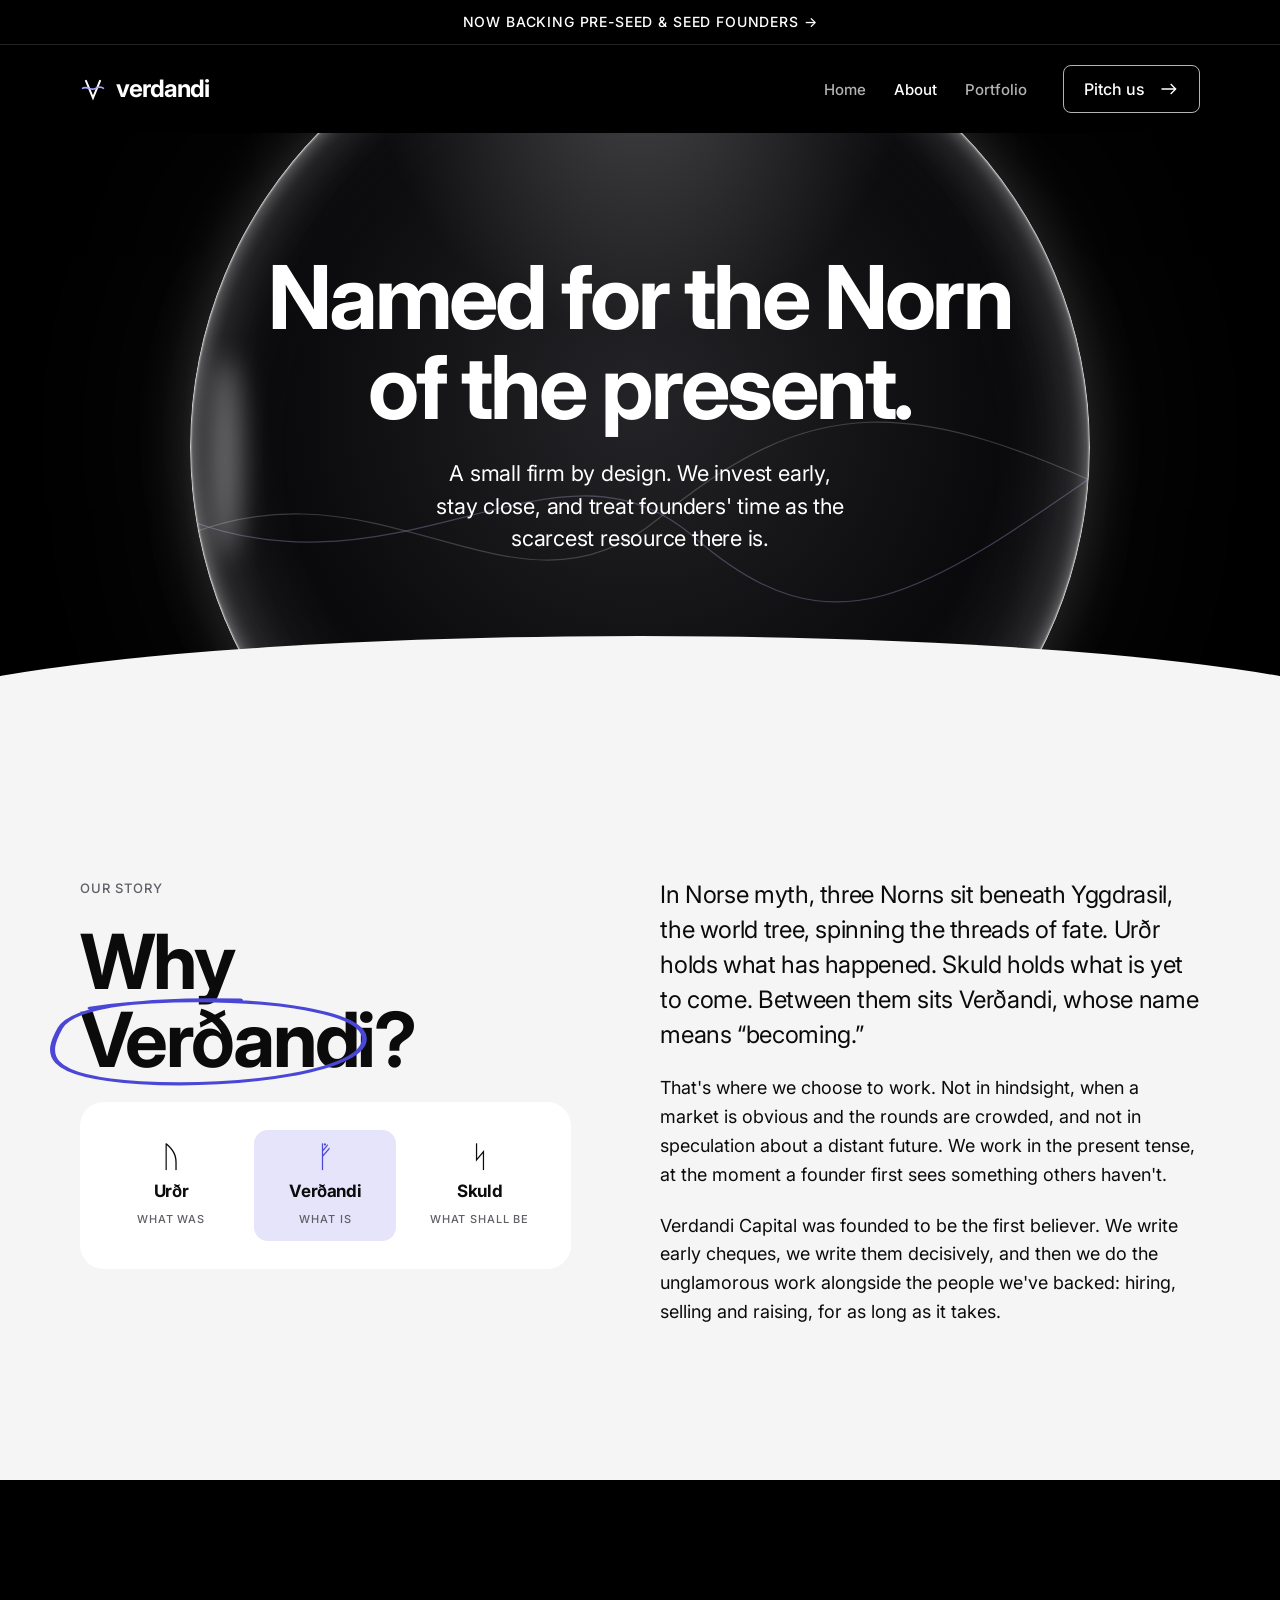
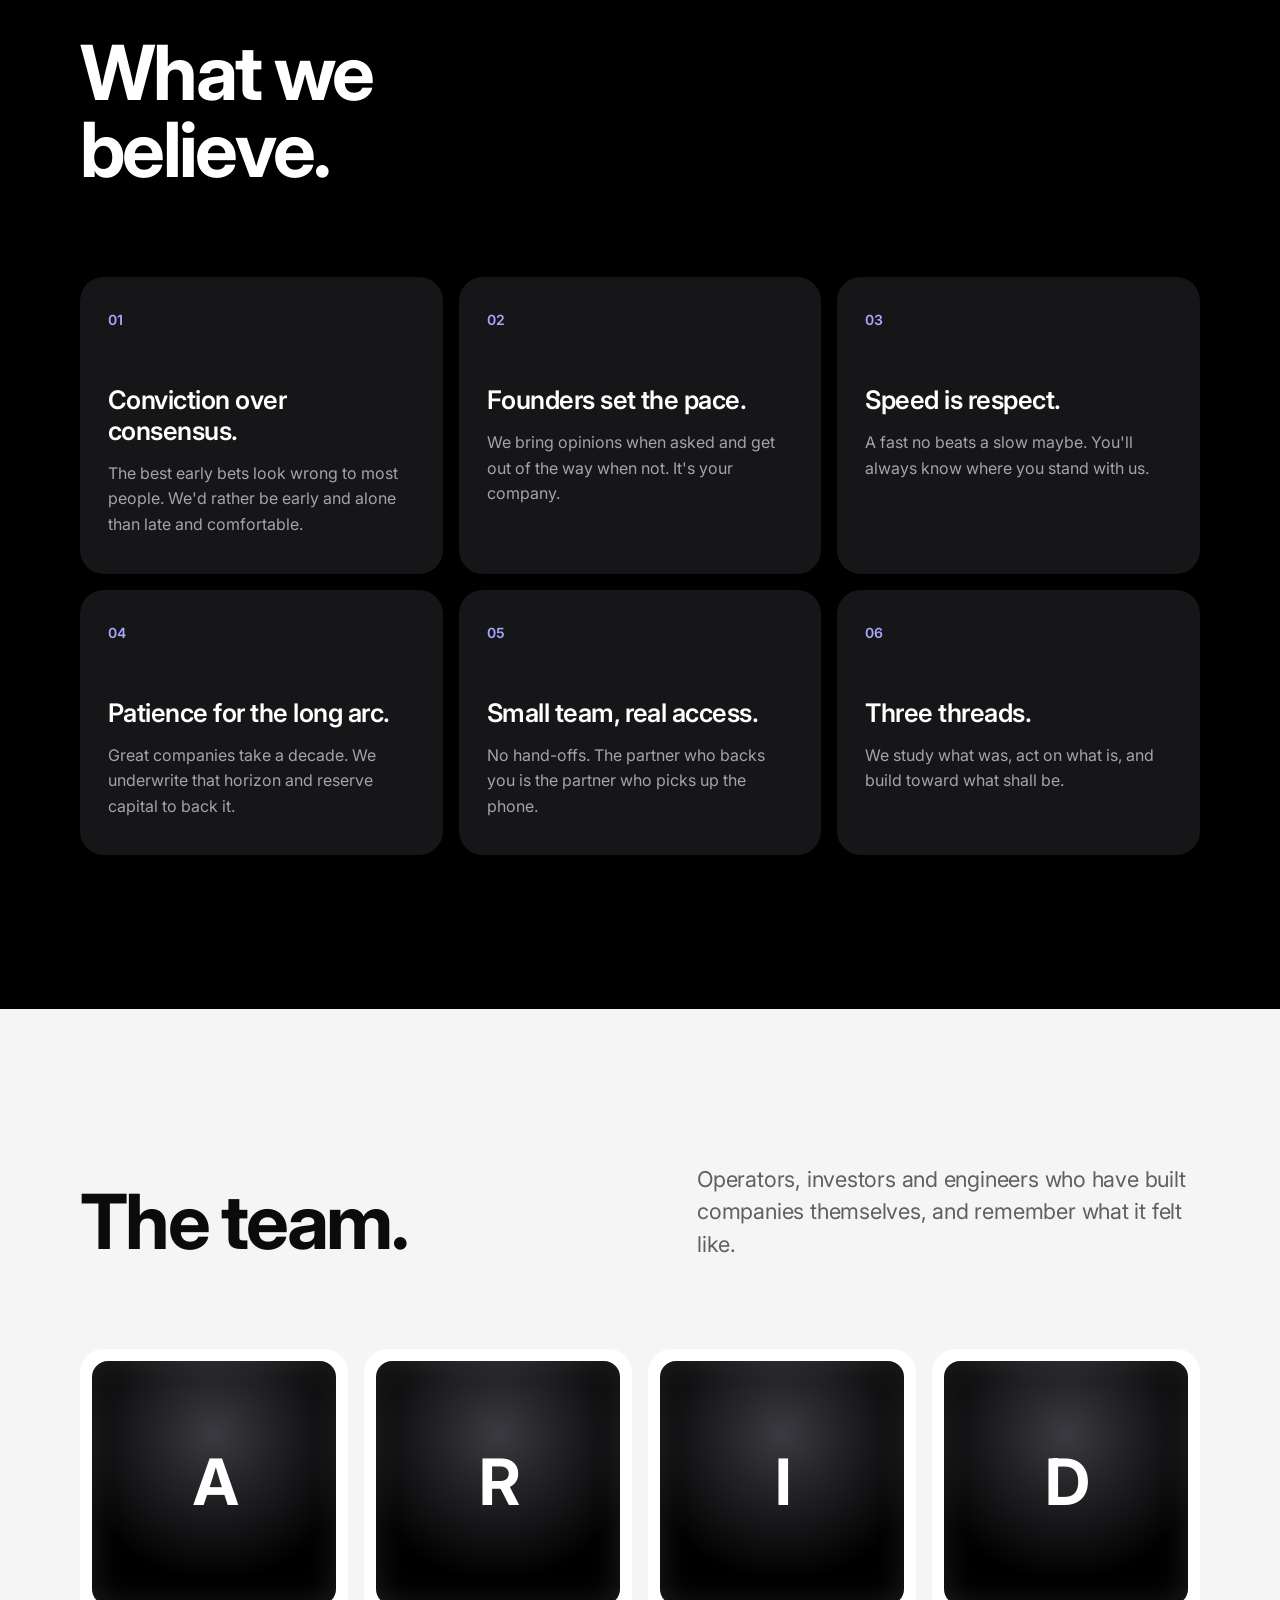
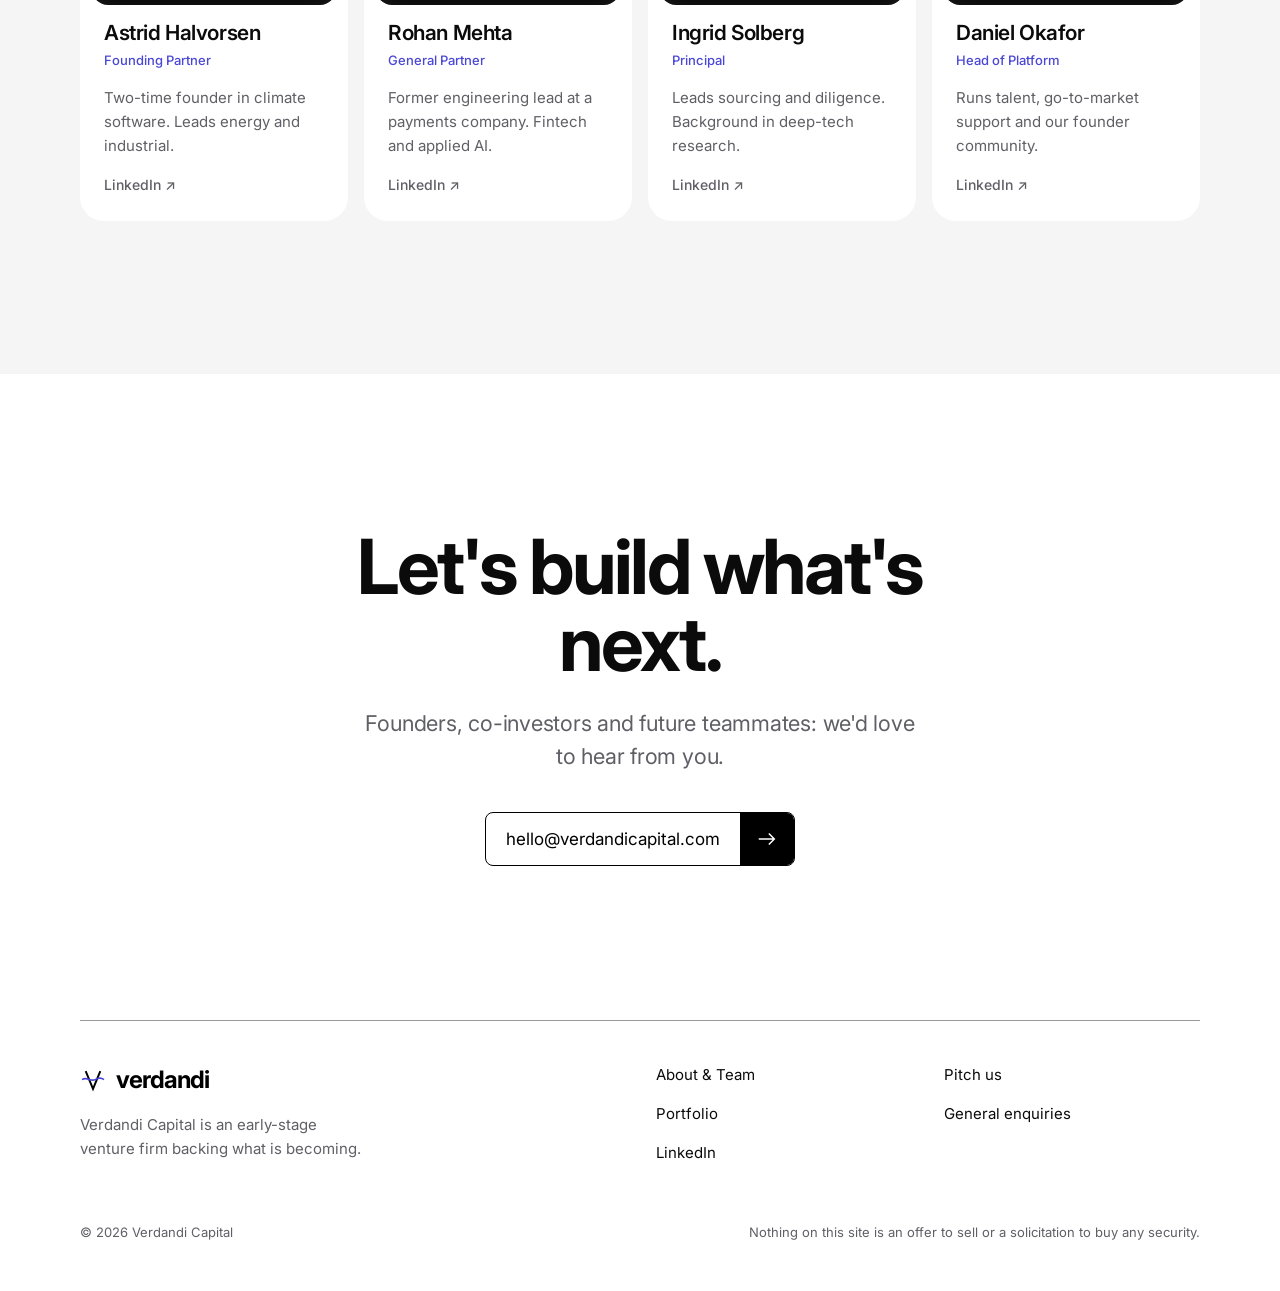
==== about.html @ 4630e3b5 "Add Verdandi Capital website Static three-page site (Home, About & Team, Portfolio) in plain HTML/CS" ====
<!doctype html>
<html lang="en" class="no-js">
<head>
  <meta charset="utf-8">
  <meta name="viewport" content="width=device-width, initial-scale=1">
  <title>About &amp; Team — Verdandi Capital</title>
  <meta name="description" content="The story behind Verdandi Capital, the principles we invest by, and the people who'll work with you.">
  <meta name="theme-color" content="#000000">
  <link rel="icon" href="assets/img/favicon.svg" type="image/svg+xml">
  <link rel="preconnect" href="https://fonts.googleapis.com">
  <link rel="preconnect" href="https://fonts.gstatic.com" crossorigin>
  <link href="https://fonts.googleapis.com/css2?family=Inter:wght@400;500;600;700&display=swap" rel="stylesheet">
  <link rel="stylesheet" href="assets/css/styles.css">
</head>
<body class="page-dark">
  <a class="skip-link" href="#main">Skip to content</a>
  <a class="announce" href="mailto:founders@verdandicapital.com">Now backing pre-seed &amp; seed founders →</a>

  <header class="site-header">
    <div class="container header-inner">
      <a class="brand" href="index.html" aria-label="Verdandi Capital home">
        <svg class="brand-mark" viewBox="0 0 32 32" fill="none" aria-hidden="true"><path d="M7 5 16 27 25 5" stroke="currentColor" stroke-width="2.4"/><path d="M2.5 15.5c6-4 11 3 16 0s8.5-2 11 0" stroke="#a8a6ff" stroke-width="2"/></svg>
        verdandi
      </a>
      <button class="nav-toggle" aria-label="Menu" aria-expanded="false" aria-controls="site-nav"><span></span><span></span></button>
      <nav class="nav" id="site-nav" aria-label="Primary">
        <ul class="nav-links">
          <li><a href="index.html">Home</a></li>
          <li><a href="about.html" aria-current="page">About</a></li>
          <li><a href="portfolio.html">Portfolio</a></li>
        </ul>
        <a class="btn btn-outline" href="mailto:founders@verdandicapital.com">Pitch us
          <svg viewBox="0 0 24 24" fill="none" aria-hidden="true"><path d="M3 12h17M14 6l6 6-6 6" stroke="currentColor" stroke-width="1.6"/></svg></a>
      </nav>
    </div>
  </header>

  <main id="main">
    <section class="hero page-hero">
      <div class="orb" aria-hidden="true">
        <svg class="orb-threads" viewBox="0 0 100 100" preserveAspectRatio="none">
          <path d="M-5 62C20 48 35 72 52 58S80 44 105 56"/>
          <path d="M-5 56C22 70 40 46 56 60S82 66 105 50"/>
        </svg>
      </div>
      <div class="container">
        <h1 class="rise">Named for the Norn of the present.</h1>
        <p class="lede rise d1">A small firm by design. We invest early, stay close, and treat founders' time as the scarcest resource there is.</p>
      </div>
      <div class="curve" aria-hidden="true"></div>
    </section>

    <!-- Story -->
    <section class="section">
      <div class="container story">
        <aside class="story-aside reveal">
          <span class="label">Our story</span>
          <h2>Why <span class="scribble">Verðandi?<svg viewBox="0 0 200 100" preserveAspectRatio="none" aria-hidden="true"><path d="M30 18C90 2 190 12 194 46S120 98 60 92 4 62 12 38 70 8 120 10"/></svg></span></h2>
          <div class="norn-figure" role="img" aria-label="The three Norns: Urðr, what was; Verðandi, what is becoming; Skuld, what shall be">
            <div><span class="rune" aria-hidden="true">ᚢ</span><b>Urðr</b><small>What was</small></div>
            <div class="is-present"><span class="rune" aria-hidden="true">ᚡ</span><b>Verðandi</b><small>What is</small></div>
            <div><span class="rune" aria-hidden="true">ᛋ</span><b>Skuld</b><small>What shall be</small></div>
          </div>
        </aside>
        <!-- PLACEHOLDER: replace with the firm's real founding story -->
        <div class="story-body reveal" data-delay="1">
          <p>In Norse myth, three Norns sit beneath Yggdrasil, the world tree, spinning the threads of fate. Urðr holds what has happened. Skuld holds what is yet to come. Between them sits Verðandi, whose name means “becoming.”</p>
          <p>That's where we choose to work. Not in hindsight, when a market is obvious and the rounds are crowded, and not in speculation about a distant future. We work in the present tense, at the moment a founder first sees something others haven't.</p>
          <p>Verdandi Capital was founded to be the first believer. We write early cheques, we write them decisively, and then we do the unglamorous work alongside the people we've backed: hiring, selling and raising, for as long as it takes.</p>
        </div>
      </div>
    </section>

    <!-- Principles -->
    <section class="section on-dark">
      <div class="container">
        <div class="section-head split">
          <h2 class="reveal">What we believe.</h2>
          <p class="lede reveal" data-delay="1">These describe how we behave when it counts. Founders hold us to them.</p>
        </div>
        <div class="cards">
          <article class="card reveal"><span class="num">01</span><h3>Conviction over consensus.</h3><p>The best early bets look wrong to most people. We'd rather be early and alone than late and comfortable.</p></article>
          <article class="card reveal" data-delay="1"><span class="num">02</span><h3>Founders set the pace.</h3><p>We bring opinions when asked and get out of the way when not. It's your company.</p></article>
          <article class="card reveal" data-delay="2"><span class="num">03</span><h3>Speed is respect.</h3><p>A fast no beats a slow maybe. You'll always know where you stand with us.</p></article>
          <article class="card reveal"><span class="num">04</span><h3>Patience for the long arc.</h3><p>Great companies take a decade. We underwrite that horizon and reserve capital to back it.</p></article>
          <article class="card reveal" data-delay="1"><span class="num">05</span><h3>Small team, real access.</h3><p>No hand-offs. The partner who backs you is the partner who picks up the phone.</p></article>
          <article class="card reveal" data-delay="2"><span class="num">06</span><h3>Three threads.</h3><p>We study what was, act on what is, and build toward what shall be.</p></article>
        </div>
      </div>
    </section>

    <!-- Team -->
    <section class="section">
      <div class="container">
        <div class="section-head split">
          <h2 class="reveal">The team.</h2>
          <p class="lede reveal" data-delay="1">Operators, investors and engineers who have built companies themselves, and remember what it felt like.</p>
        </div>
        <!-- PLACEHOLDER: team names, roles, bios and photos are examples. Replace with real people. -->
        <div class="team-grid">
          <article class="person reveal"><div class="portrait"><span>A</span></div><div><h3>Astrid Halvorsen</h3><div class="role">Founding Partner</div></div><p>Two-time founder in climate software. Leads energy and industrial.</p><a class="social" href="#">LinkedIn ↗</a></article>
          <article class="person reveal" data-delay="1"><div class="portrait"><span>R</span></div><div><h3>Rohan Mehta</h3><div class="role">General Partner</div></div><p>Former engineering lead at a payments company. Fintech and applied AI.</p><a class="social" href="#">LinkedIn ↗</a></article>
          <article class="person reveal" data-delay="2"><div class="portrait"><span>I</span></div><div><h3>Ingrid Solberg</h3><div class="role">Principal</div></div><p>Leads sourcing and diligence. Background in deep-tech research.</p><a class="social" href="#">LinkedIn ↗</a></article>
          <article class="person reveal" data-delay="3"><div class="portrait"><span>D</span></div><div><h3>Daniel Okafor</h3><div class="role">Head of Platform</div></div><p>Runs talent, go-to-market support and our founder community.</p><a class="social" href="#">LinkedIn ↗</a></article>
        </div>
      </div>
    </section>

    <section class="section final on-white">
      <div class="container">
        <h2 class="reveal">Let's build what's next.</h2>
        <p class="lede reveal" data-delay="1">Founders, co-investors and future teammates: we'd love to hear from you.</p>
        <div class="reveal" data-delay="2">
          <a class="field-cta is-light" href="mailto:hello@verdandicapital.com">
            <span>hello@verdandicapital.com</span>
            <i><svg viewBox="0 0 24 24" fill="none" aria-hidden="true"><path d="M3 12h17M14 6l6 6-6 6" stroke="currentColor" stroke-width="1.6"/></svg></i>
          </a>
        </div>
      </div>
    </section>
  </main>

  <footer class="site-footer" style="background:var(--white)">
    <div class="container">
      <div class="footer-inner">
        <div>
          <a class="brand" href="index.html" aria-label="Verdandi Capital home">
            <svg class="brand-mark" viewBox="0 0 32 32" fill="none" aria-hidden="true"><path d="M7 5 16 27 25 5" stroke="currentColor" stroke-width="2.4"/><path d="M2.5 15.5c6-4 11 3 16 0s8.5-2 11 0" stroke="#4a47d6" stroke-width="2"/></svg>
            verdandi
          </a>
          <p>Verdandi Capital is an early-stage venture firm backing what is becoming.</p>
        </div>
        <ul class="footer-links">
          <li><a href="about.html">About &amp; Team</a></li>
          <li><a href="mailto:founders@verdandicapital.com">Pitch us</a></li>
          <li><a href="portfolio.html">Portfolio</a></li>
          <li><a href="mailto:hello@verdandicapital.com">General enquiries</a></li>
          <li><a href="#" rel="noopener">LinkedIn</a></li>
        </ul>
        <div class="footer-legal">
          <span>© <span data-year>2026</span> Verdandi Capital</span>
          <span>Nothing on this site is an offer to sell or a solicitation to buy any security.</span>
        </div>
      </div>
    </div>
  </footer>

  <script src="assets/js/main.js"></script>
</body>
</html>
---- assets/css/styles.css ----
/* ==========================================================================
   Verdandi Capital — styles
   Direction: monochrome, bold sans, glowing orb hero, soft grey sections
   ========================================================================== */

:root {
  --black: #000;
  --ink: #0b0b0c;
  --ink-2: #161618;
  --ink-3: #222226;
  --white: #fff;
  --grey: #f5f5f5;
  --grey-2: #ebebeb;
  --lavender: #e5e4fb;
  --indigo: #4a47d6;
  --green: #27a659;
  --text: #0b0b0c;
  --muted: #5f5f66;
  --muted-light: #a3a3ab;
  --line: rgba(0, 0, 0, 0.1);
  --line-dark: rgba(255, 255, 255, 0.14);

  --font: "Inter", system-ui, -apple-system, "Segoe UI", sans-serif;

  --container: 1200px;
  --gutter: clamp(16px, 4vw, 40px);
  --section: clamp(88px, 12vw, 160px);
  --radius: 8px;
  --radius-lg: 24px;
  --ease: cubic-bezier(0.22, 1, 0.36, 1);
}

*, *::before, *::after { box-sizing: border-box; }
html { -webkit-text-size-adjust: 100%; }
body {
  margin: 0;
  background: var(--grey);
  color: var(--text);
  font-family: var(--font);
  font-size: 17px;
  line-height: 1.6;
  -webkit-font-smoothing: antialiased;
  overflow-x: hidden;
}
img, svg { display: block; max-width: 100%; }
a { color: inherit; text-decoration: none; }
button { font: inherit; color: inherit; background: none; border: 0; cursor: pointer; }
:focus-visible { outline: 2px solid var(--indigo); outline-offset: 3px; }
.on-dark :focus-visible { outline-color: var(--white); }

.skip-link {
  position: absolute; left: 16px; top: -60px; z-index: 100;
  background: var(--white); color: var(--black); padding: 10px 16px; border-radius: var(--radius);
  transition: top .2s;
}
.skip-link:focus { top: 16px; }

.container { width: 100%; max-width: var(--container); margin-inline: auto; padding-inline: var(--gutter); }

/* ---------- Type ---------- */

h1, h2, h3, h4 { margin: 0; font-weight: 700; letter-spacing: -0.035em; line-height: 1.02; }
h1 { font-size: clamp(3rem, 8vw, 6rem); }
h2 { font-size: clamp(2.5rem, 6vw, 4.75rem); }
h3 { font-size: clamp(1.35rem, 2vw, 1.6rem); letter-spacing: -0.02em; line-height: 1.2; font-weight: 600; }
p { margin: 0; }
.lede { font-size: clamp(1.1rem, 1.7vw, 1.4rem); line-height: 1.5; color: var(--muted); max-width: 40ch; letter-spacing: -0.01em; }
.on-dark .lede { color: #d6d6dc; }
.label { font-size: 13px; font-weight: 500; letter-spacing: .08em; text-transform: uppercase; color: var(--muted); }
.on-dark .label { color: var(--muted-light); }

/* hand-drawn scribble around a word */
.scribble { position: relative; display: inline-block; }
.scribble svg {
  position: absolute; left: -12%; top: -14%; width: 124%; height: 130%;
  overflow: visible; pointer-events: none;
}
.scribble path {
  fill: none; stroke: var(--indigo); stroke-width: 3; stroke-linecap: round;
  stroke-dasharray: 900; stroke-dashoffset: 900;
  transition: stroke-dashoffset 1.6s var(--ease) .3s;
}
.is-visible .scribble path, .scribble.is-visible path { stroke-dashoffset: 0; }

/* ---------- Buttons ---------- */

.btn {
  display: inline-flex; align-items: center; gap: 14px;
  height: 48px; padding: 0 20px;
  font-size: 16px; font-weight: 500;
  border: 1px solid transparent; border-radius: var(--radius);
  transition: background .25s var(--ease), color .25s var(--ease), border-color .25s var(--ease), transform .2s var(--ease);
}
.btn svg { width: 20px; height: 20px; transition: transform .3s var(--ease); }
.btn:hover svg { transform: translateX(3px); }
.btn:active { transform: scale(0.97); }
.btn-outline { border-color: rgba(255,255,255,.7); color: var(--white); }
.btn-outline:hover { background: var(--white); color: var(--black); }
.btn-dark { background: var(--black); color: var(--white); }
.btn-dark:hover { background: var(--ink-3); }
.btn-light { background: var(--white); color: var(--black); }
.btn-light:hover { background: var(--grey-2); }

/* Input-style CTA (field + square arrow button) */
.field-cta {
  display: inline-flex; align-items: stretch; height: 54px;
  border: 1px solid rgba(255,255,255,.85); border-radius: var(--radius); overflow: hidden;
  background: var(--black); color: var(--white);
  max-width: 100%;
  transition: border-color .25s;
}
.field-cta span { display: flex; align-items: center; padding: 0 20px; font-size: 17px; white-space: nowrap; overflow: hidden; text-overflow: ellipsis; }
.field-cta i { display: grid; place-items: center; width: 54px; flex: none; background: var(--white); color: var(--black); transition: background .25s; }
.field-cta i svg { width: 22px; height: 22px; transition: transform .3s var(--ease); }
.field-cta:hover i svg { transform: translateX(3px); }
.field-cta.is-light { background: var(--white); color: var(--black); border-color: var(--black); }
.field-cta.is-light i { background: var(--black); color: var(--white); }

/* ---------- Announcement + header ---------- */

.announce {
  display: block; background: var(--black); color: var(--white);
  text-align: center; padding: 11px 16px;
  font-size: 14px; font-weight: 500; letter-spacing: .06em; text-transform: uppercase;
  border-bottom: 1px solid var(--line-dark);
}
@media (max-width: 480px) { .announce { font-size: 11.5px; letter-spacing: .04em; } }
.announce:hover { text-decoration: underline; text-underline-offset: 3px; }

.site-header { position: sticky; top: 0; z-index: 50; color: var(--white); background: var(--black); }
.site-header::before {
  content: ""; position: absolute; inset: 0; z-index: -2;
  background: rgba(0,0,0,.88);
  -webkit-backdrop-filter: blur(14px); backdrop-filter: blur(14px);
  opacity: 0; transition: opacity .3s;
}
.site-header.is-scrolled::before { opacity: 1; }
.header-inner { display: flex; align-items: center; justify-content: space-between; height: 88px; transition: height .3s var(--ease); }
.is-scrolled .header-inner { height: 68px; }

.brand { display: inline-flex; align-items: center; gap: 10px; font-weight: 700; font-size: 24px; letter-spacing: -0.04em; }
.brand-mark { width: 26px; height: 26px; }

.nav { display: flex; align-items: center; gap: 36px; }
.nav-links { display: flex; gap: 28px; list-style: none; margin: 0; padding: 0; }
.nav-links a { font-size: 15px; font-weight: 500; color: rgba(255,255,255,.7); transition: color .2s; }
.nav-links a:hover, .nav-links a[aria-current="page"] { color: var(--white); }

.nav-toggle { display: none; width: 44px; height: 44px; position: relative; margin-right: -10px; }
.nav-toggle span { position: absolute; left: 11px; right: 11px; height: 1.5px; background: currentColor; transition: transform .35s var(--ease); }
.nav-toggle span:nth-child(1) { top: 17px; }
.nav-toggle span:nth-child(2) { top: 26px; }
.nav-open .nav-toggle span:nth-child(1) { transform: translateY(4.5px) rotate(45deg); }
.nav-open .nav-toggle span:nth-child(2) { transform: translateY(-4.5px) rotate(-45deg); }

@media (max-width: 820px) {
  .nav-toggle { display: block; }
  .nav {
    position: fixed; inset: 0; z-index: -1;
    flex-direction: column; justify-content: center; align-items: flex-start; gap: 40px;
    padding: 100px var(--gutter) 48px; background: var(--black);
    opacity: 0; visibility: hidden; transition: opacity .35s var(--ease), visibility .35s;
  }
  .nav-open .nav { opacity: 1; visibility: visible; }
  .nav-links { flex-direction: column; gap: 14px; }
  .nav-links a { font-size: 44px; font-weight: 700; letter-spacing: -0.04em; color: var(--white); }
  .nav-open { overflow: hidden; }
}

/* ---------- Hero with orb ---------- */

.hero {
  position: relative; isolation: isolate; overflow: hidden;
  background: var(--black); color: var(--white);
  min-height: calc(100svh - 132px);
  display: grid; place-items: center; text-align: center;
  padding: 60px 0 140px;
}
.orb {
  position: absolute; z-index: -1; left: 50%; top: 50%;
  width: min(120vw, 1080px); aspect-ratio: 1; border-radius: 50%;
  transform: translate(-50%, -48%);
  background:
    radial-gradient(circle at 50% 8%, rgba(255,255,255,.22), transparent 28%),
    radial-gradient(circle at 50% 100%, rgba(255,255,255,.35), transparent 22%),
    radial-gradient(circle at 50% 45%, rgba(40,40,44,.9) 0%, rgba(10,10,12,.95) 55%, rgba(30,30,34,.9) 78%, rgba(120,120,128,.55) 96%);
  box-shadow:
    inset 0 0 2px 1px rgba(255,255,255,.9),
    inset 0 0 18px rgba(255,255,255,.45),
    inset 0 0 60px rgba(255,255,255,.22),
    inset 0 0 140px rgba(255,255,255,.08),
    0 0 60px rgba(255,255,255,.18),
    0 0 220px rgba(255,255,255,.06);
  animation: breathe 9s ease-in-out infinite alternate;
}
.orb::before, .orb::after {
  /* rim glints */
  content: ""; position: absolute; border-radius: 50%; filter: blur(14px);
  background: rgba(255,255,255,.75);
}
.orb::before { width: 26%; height: 3%; left: 37%; bottom: 1%; }
.orb::after { width: 3%; height: 22%; left: 2.5%; top: 40%; opacity: .55; }
.orb-threads { position: absolute; inset: 0; border-radius: 50%; overflow: hidden; opacity: .55; }
.orb-threads path { fill: none; stroke: rgba(255,255,255,.35); stroke-width: 1.2; vector-effect: non-scaling-stroke; stroke-dasharray: 1600; stroke-dashoffset: 1600; animation: draw 3.5s var(--ease) .4s forwards; }
.orb-threads path:nth-child(2) { stroke: rgba(196,194,255,.5); animation-delay: .7s; }
@keyframes draw { to { stroke-dashoffset: 0; } }
@keyframes breathe { from { transform: translate(-50%, -48%) scale(1); } to { transform: translate(-50%, -48%) scale(1.035); } }

.hero h1 { font-size: clamp(3.25rem, 9vw, 7rem); max-width: 11ch; margin-inline: auto; }
.hero .lede { margin: 24px auto 0; color: var(--white); max-width: 30ch; }
.hero-cta { margin-top: 44px; display: grid; justify-items: center; gap: 18px; }
.backers { display: flex; align-items: center; gap: 14px; font-size: 13px; font-weight: 500; letter-spacing: .06em; text-transform: uppercase; }
.avatars { display: flex; }
.avatars span {
  width: 30px; height: 30px; border-radius: 50%; margin-left: -8px;
  display: grid; place-items: center; font-size: 12px; font-weight: 700; letter-spacing: 0;
  background: var(--ink-3); color: var(--white); border: 2px solid var(--black);
}
.avatars span:first-child { margin-left: 0; }
.avatars span:nth-child(2) { background: var(--indigo); }
.avatars span:nth-child(3) { background: #f1f1f1; color: var(--black); }
.avatars span:nth-child(4) { background: #6b6b74; }

.curve { position: absolute; left: -10%; right: -10%; bottom: -1px; height: clamp(40px, 7vw, 90px); background: var(--grey); border-radius: 50% 50% 0 0 / 100% 100% 0 0; }

.page-hero { min-height: 0; padding: 120px 0 170px; }
.page-hero .orb { width: min(110vw, 900px); }
.page-hero h1 { font-size: clamp(2.75rem, 7vw, 5.5rem); max-width: 14ch; }

/* ---------- Sections ---------- */

.section { padding-block: var(--section); position: relative; }
.on-dark { background: var(--black); color: var(--white); }
.on-white { background: var(--white); }
.section-head { display: grid; gap: 24px; margin-bottom: clamp(48px, 7vw, 88px); }
.section-head.center { text-align: center; justify-items: center; }
.section-head.split { grid-template-columns: 1.1fr 1fr; align-items: end; gap: 24px 64px; }
@media (max-width: 820px) { .section-head.split { grid-template-columns: 1fr; } }

/* ---------- Floating cards collage ---------- */

.collage { position: relative; height: 640px; max-width: 1040px; margin-inline: auto; }
.collage-core {
  /* centred without transform so the .reveal transform can't fight it */
  position: absolute; inset: 0; margin: auto; height: max-content;
  width: 300px; border-radius: 36px; padding: 28px 22px;
  background: var(--lavender); border: 8px solid var(--white);
  box-shadow: 0 30px 80px rgba(0,0,0,.12);
  display: grid; gap: 10px;
}
.core-top { text-align: center; padding: 8px 0 18px; }
.core-top b { display: block; font-size: 44px; letter-spacing: -0.04em; color: #2b2a6e; line-height: 1; }
.core-top small { color: #4a4a7c; font-size: 14px; }
.core-row {
  display: flex; gap: 10px; align-items: center; padding: 10px 12px; border-radius: 12px;
  background: #24235e; color: var(--white); font-size: 12.5px;
}
.core-row em { font-style: normal; margin-left: auto; opacity: .6; font-size: 11px; }

.note {
  position: absolute; display: flex; align-items: center; gap: 12px;
  width: 270px; padding: 12px 14px; border-radius: 14px;
  background: var(--white); box-shadow: 0 10px 30px rgba(0,0,0,.08), 0 1px 0 rgba(0,0,0,.04);
  font-size: 13px; line-height: 1.35;
  will-change: transform;
}
.note .ico { width: 36px; height: 36px; flex: none; border-radius: 10px; display: grid; place-items: center; font-weight: 700; color: var(--white); background: var(--black); font-size: 14px; }
.note b { display: block; font-weight: 600; font-size: 13.5px; }
.note span { color: var(--muted); }
.note time { margin-left: auto; align-self: flex-start; color: var(--muted); font-size: 11.5px; white-space: nowrap; }
.note.is-wide { width: 300px; flex-direction: column; align-items: stretch; text-align: center; gap: 6px; padding: 16px; }
.note.is-wide a { color: var(--indigo); font-weight: 600; border-top: 1px solid var(--line); padding-top: 10px; margin-top: 4px; }
.note .act { display: flex; gap: 6px; margin-left: auto; }
.note .act i { width: 26px; height: 26px; border-radius: 50%; display: grid; place-items: center; color: var(--white); font-style: normal; font-size: 12px; }
.note .act i:first-child { background: #e5484d; }
.note .act i:last-child { background: var(--green); }

.n1 { left: 0; top: 40px; }
.n2 { left: 58%; top: 0; }
.n3 { left: 8%; top: 250px; }
.n4 { right: 0; top: 190px; }
.n5 { left: 2%; bottom: 60px; }
.n6 { right: 2%; bottom: 20px; }
.n7 { left: 26%; bottom: -10px; }

@media (max-width: 900px) {
  .collage { height: auto; display: grid; gap: 12px; justify-items: center; }
  .collage-core { position: relative; inset: auto; margin: 0 0 12px; }
  .note { position: relative; inset: auto; width: 100%; max-width: 360px; transform: none !important; }
  .note.is-wide { width: 100%; max-width: 360px; }
  .n5, .n6, .n7 { display: none; }
}

/* ---------- Mission + process board ---------- */

.mission h2 { font-size: clamp(2.75rem, 6vw, 4.5rem); }
.mission .lede { margin-top: 28px; max-width: 46ch; color: var(--text); }

.board-wrap { margin-top: clamp(48px, 6vw, 80px); background: var(--lavender); border-radius: var(--radius-lg); padding: clamp(16px, 3vw, 32px); }
.board { background: var(--ink); color: var(--white); border-radius: 18px; padding: clamp(14px, 2.4vw, 28px); display: grid; gap: 12px; }
.week { display: grid; grid-template-columns: 130px 1fr; gap: 12px; }
.week-tag { border: 1px solid var(--line-dark); border-radius: 14px; display: grid; place-content: center; text-align: center; padding: 16px 8px; }
.week-tag b { font-size: 26px; letter-spacing: -0.03em; line-height: 1.1; }
.week-tag span { font-size: 13px; color: var(--muted-light); }
.week-rows { display: grid; gap: 10px; }
.task {
  display: flex; align-items: center; gap: 14px;
  border: 1px solid var(--line-dark); border-radius: 12px; padding: 14px 16px; font-size: 15px;
  opacity: .35; transform: translateY(6px); transition: opacity .6s var(--ease), transform .6s var(--ease);
}
.task svg { width: 18px; height: 18px; color: #a8a6ff; flex: none; }
.task .done { margin-left: auto; display: grid; justify-items: center; color: var(--green); font-size: 12px; }
.task .done svg { color: var(--green); }
.board.is-visible .task { opacity: 1; transform: none; }
.board.is-visible .week:nth-child(2) .task { transition-delay: .25s; }
.board.is-visible .week:nth-child(3) .task { transition-delay: .5s; }
@media (max-width: 600px) {
  .week { grid-template-columns: 1fr; }
  .week-tag { grid-auto-flow: column; gap: 10px; place-content: start; align-items: baseline; padding: 10px 14px; }
  .week-tag b { font-size: 18px; }
}

/* ---------- Pillars / focus cards ---------- */

.cards { display: grid; grid-template-columns: repeat(3, 1fr); gap: 16px; }
.cards.four { grid-template-columns: repeat(4, 1fr); }
.card {
  background: var(--white); border-radius: var(--radius-lg); padding: 32px 28px 36px;
  display: grid; align-content: start; gap: 14px;
  transition: transform .4s var(--ease), box-shadow .4s var(--ease);
}
.card:hover { transform: translateY(-4px); box-shadow: 0 20px 40px rgba(0,0,0,.06); }
.card .num { font-size: 14px; font-weight: 600; color: var(--indigo); }
.card h3 { margin-top: 40px; }
.card p { color: var(--muted); font-size: 16px; }
.on-dark .card { background: var(--ink-2); }
.on-dark .card p { color: var(--muted-light); }
.on-dark .card .num { color: #a8a6ff; }
@media (max-width: 960px) { .cards, .cards.four { grid-template-columns: repeat(2, 1fr); } }
@media (max-width: 560px) { .cards, .cards.four { grid-template-columns: 1fr; } }

.terms { display: grid; grid-template-columns: repeat(4, 1fr); gap: 16px; margin: 0; }
.term { background: var(--white); border-radius: var(--radius-lg); padding: 28px; }
.term dt { font-size: 13px; font-weight: 500; letter-spacing: .06em; text-transform: uppercase; color: var(--muted); margin-bottom: 36px; }
.term dd { margin: 0; font-size: clamp(1.5rem, 2.4vw, 2rem); font-weight: 700; letter-spacing: -0.03em; line-height: 1.1; }
.term dd small { display: block; font-size: 15px; font-weight: 400; letter-spacing: 0; color: var(--muted); margin-top: 10px; line-height: 1.45; }
@media (max-width: 960px) { .terms { grid-template-columns: repeat(2, 1fr); } }
@media (max-width: 520px) { .terms { grid-template-columns: 1fr; } }

/* ---------- Portfolio ---------- */

.filters { display: flex; flex-wrap: wrap; gap: 8px; margin-bottom: 32px; }
.chip { height: 40px; padding: 0 18px; border: 1px solid var(--line); border-radius: 999px; font-size: 14px; font-weight: 500; color: var(--muted); background: var(--white); transition: all .25s var(--ease); }
.chip:hover { color: var(--text); border-color: var(--text); }
.chip[aria-pressed="true"] { background: var(--black); border-color: var(--black); color: var(--white); }

.portfolio-grid { display: grid; grid-template-columns: repeat(3, 1fr); gap: 16px; }
@media (max-width: 960px) { .portfolio-grid { grid-template-columns: repeat(2, 1fr); } }
@media (max-width: 600px) { .portfolio-grid { grid-template-columns: 1fr; } }

.company {
  background: var(--white); border-radius: var(--radius-lg); padding: 28px;
  display: flex; flex-direction: column; gap: 18px; min-height: 280px;
  transition: transform .4s var(--ease), box-shadow .4s var(--ease);
}
.company:hover { transform: translateY(-4px); box-shadow: 0 20px 40px rgba(0,0,0,.07); }
.company.is-hidden { display: none; }
.company.is-featured { background: var(--black); color: var(--white); }
.company.is-featured p, .company.is-featured .company-stage, .company.is-featured .company-meta { color: var(--muted-light); }
.company.is-featured .company-logo { background: var(--white); color: var(--black); }
.company.is-featured .company-meta { border-color: var(--line-dark); }
.company-top { display: flex; justify-content: space-between; align-items: flex-start; gap: 16px; }
.company-logo { width: 48px; height: 48px; border-radius: 12px; display: grid; place-items: center; background: var(--black); color: var(--white); font-weight: 700; font-size: 20px; }
.company-stage { font-size: 12px; font-weight: 500; letter-spacing: .06em; text-transform: uppercase; color: var(--muted); }
.company h3 { font-size: 1.6rem; font-weight: 700; letter-spacing: -0.03em; }
.company p { color: var(--muted); font-size: 15.5px; flex: 1; }
.company-meta { display: flex; justify-content: space-between; gap: 12px; padding-top: 16px; border-top: 1px solid var(--line); font-size: 13px; color: var(--muted); }

.portfolio-foot { display: flex; justify-content: space-between; align-items: center; flex-wrap: wrap; gap: 24px; margin-top: 40px; }
.portfolio-foot p { color: var(--muted); font-size: 15px; max-width: 52ch; }
.text-link { display: inline-flex; align-items: center; gap: 8px; font-weight: 600; font-size: 15px; border-bottom: 1.5px solid currentColor; padding-bottom: 2px; }
.text-link svg { width: 16px; height: 16px; transition: transform .3s var(--ease); }
.text-link:hover svg { transform: translateX(3px); }

/* ---------- About ---------- */

.story { display: grid; grid-template-columns: 1fr 1.1fr; gap: clamp(40px, 7vw, 100px); align-items: start; }
.story-body { display: grid; gap: 22px; font-size: 18px; }
.story-body p:first-child { font-size: clamp(1.25rem, 2vw, 1.5rem); line-height: 1.45; letter-spacing: -0.015em; }
.story-aside { position: sticky; top: 110px; display: grid; gap: 24px; }
@media (max-width: 860px) { .story { grid-template-columns: 1fr; } .story-aside { position: static; } }

.norn-figure { background: var(--white); border-radius: var(--radius-lg); padding: 28px 20px; display: grid; grid-template-columns: repeat(3, 1fr); gap: 12px; text-align: center; }
.norn-figure div { display: grid; gap: 6px; justify-items: center; padding: 12px 4px; border-radius: 14px; }
.norn-figure .is-present { background: var(--lavender); }
.norn-figure .rune { font-size: 30px; line-height: 1; font-family: "Segoe UI Historic", "Noto Sans Runic", serif; }
.norn-figure .is-present .rune { color: var(--indigo); }
.norn-figure b { font-size: 17px; letter-spacing: -0.02em; }
.norn-figure small { font-size: 11px; font-weight: 500; letter-spacing: .08em; text-transform: uppercase; color: var(--muted); }

.team-grid { display: grid; grid-template-columns: repeat(4, 1fr); gap: 16px; }
@media (max-width: 960px) { .team-grid { grid-template-columns: repeat(2, 1fr); } }
@media (max-width: 480px) { .team-grid { grid-template-columns: 1fr; } }
.person { background: var(--white); border-radius: var(--radius-lg); padding: 12px 12px 24px; display: grid; gap: 16px; }
.portrait { aspect-ratio: 1; border-radius: 16px; background: radial-gradient(circle at 50% 30%, #3a3a40, var(--black) 70%); display: grid; place-items: center; overflow: hidden; box-shadow: inset 0 0 30px rgba(255,255,255,.12); }
.portrait span { font-size: 64px; font-weight: 700; letter-spacing: -0.05em; color: var(--white); }
.person > div, .person > p, .person > a { padding-inline: 12px; }
.person h3 { font-size: 1.3rem; }
.person .role { font-size: 13px; color: var(--indigo); font-weight: 500; margin-top: 4px; }
.person p { color: var(--muted); font-size: 15px; }
.person .social { font-size: 14px; font-weight: 500; color: var(--muted); }
.person .social:hover { color: var(--text); }

/* ---------- Quote ---------- */

.quote { max-width: 960px; margin-inline: auto; text-align: center; }
.quote blockquote { margin: 0; font-size: clamp(1.75rem, 4vw, 3rem); font-weight: 600; letter-spacing: -0.03em; line-height: 1.15; }
.quote blockquote span { color: var(--muted-light); }
.quote figcaption { margin-top: 32px; font-size: 14px; color: var(--muted-light); }

/* ---------- Final CTA ---------- */

.final { text-align: center; }
.final h2 { max-width: 14ch; margin-inline: auto; }
.final .lede { margin: 24px auto 40px; }

/* ---------- Footer ---------- */

.site-footer { background: var(--grey); padding: 0 0 48px; }
.footer-inner { border-top: 1px solid rgba(0,0,0,.4); padding-top: 40px; display: grid; grid-template-columns: 1fr 1fr; gap: 32px; }
.site-footer .brand { color: var(--black); }
.site-footer p { color: var(--muted); font-size: 15px; margin-top: 12px; max-width: 32ch; }
.footer-links { display: grid; grid-template-columns: 1fr 1fr; gap: 12px 32px; list-style: none; margin: 0; padding: 0; align-content: start; }
.footer-links a { font-size: 15px; color: var(--text); }
.footer-links a:hover { text-decoration: underline; text-underline-offset: 3px; }
.footer-legal { grid-column: 1 / -1; display: flex; justify-content: space-between; flex-wrap: wrap; gap: 12px; font-size: 13px; color: var(--muted); padding-top: 24px; }
@media (max-width: 640px) { .footer-inner { grid-template-columns: 1fr; } }

/* ---------- Reveal ---------- */

.reveal { opacity: 0; transform: translateY(24px); transition: opacity .9s var(--ease), transform .9s var(--ease); }
.reveal.is-visible { opacity: 1; transform: none; }
.reveal[data-delay="1"] { transition-delay: .1s; }
.reveal[data-delay="2"] { transition-delay: .2s; }
.reveal[data-delay="3"] { transition-delay: .3s; }
.no-js .reveal, .no-js .task { opacity: 1; transform: none; }

.rise { opacity: 0; transform: translateY(28px); animation: rise 1.1s var(--ease) forwards; }
.rise.d1 { animation-delay: .12s; }
.rise.d2 { animation-delay: .24s; }
.rise.d3 { animation-delay: .36s; }
@keyframes rise { to { opacity: 1; transform: none; } }

@media (prefers-reduced-motion: reduce) {
  *, *::before, *::after { animation-duration: .01ms !important; animation-iteration-count: 1 !important; transition-duration: .01ms !important; }
  .reveal, .rise, .task { opacity: 1; transform: none; }
  .orb-threads path, .scribble path { stroke-dashoffset: 0; }
  .note { transform: none !important; }
}
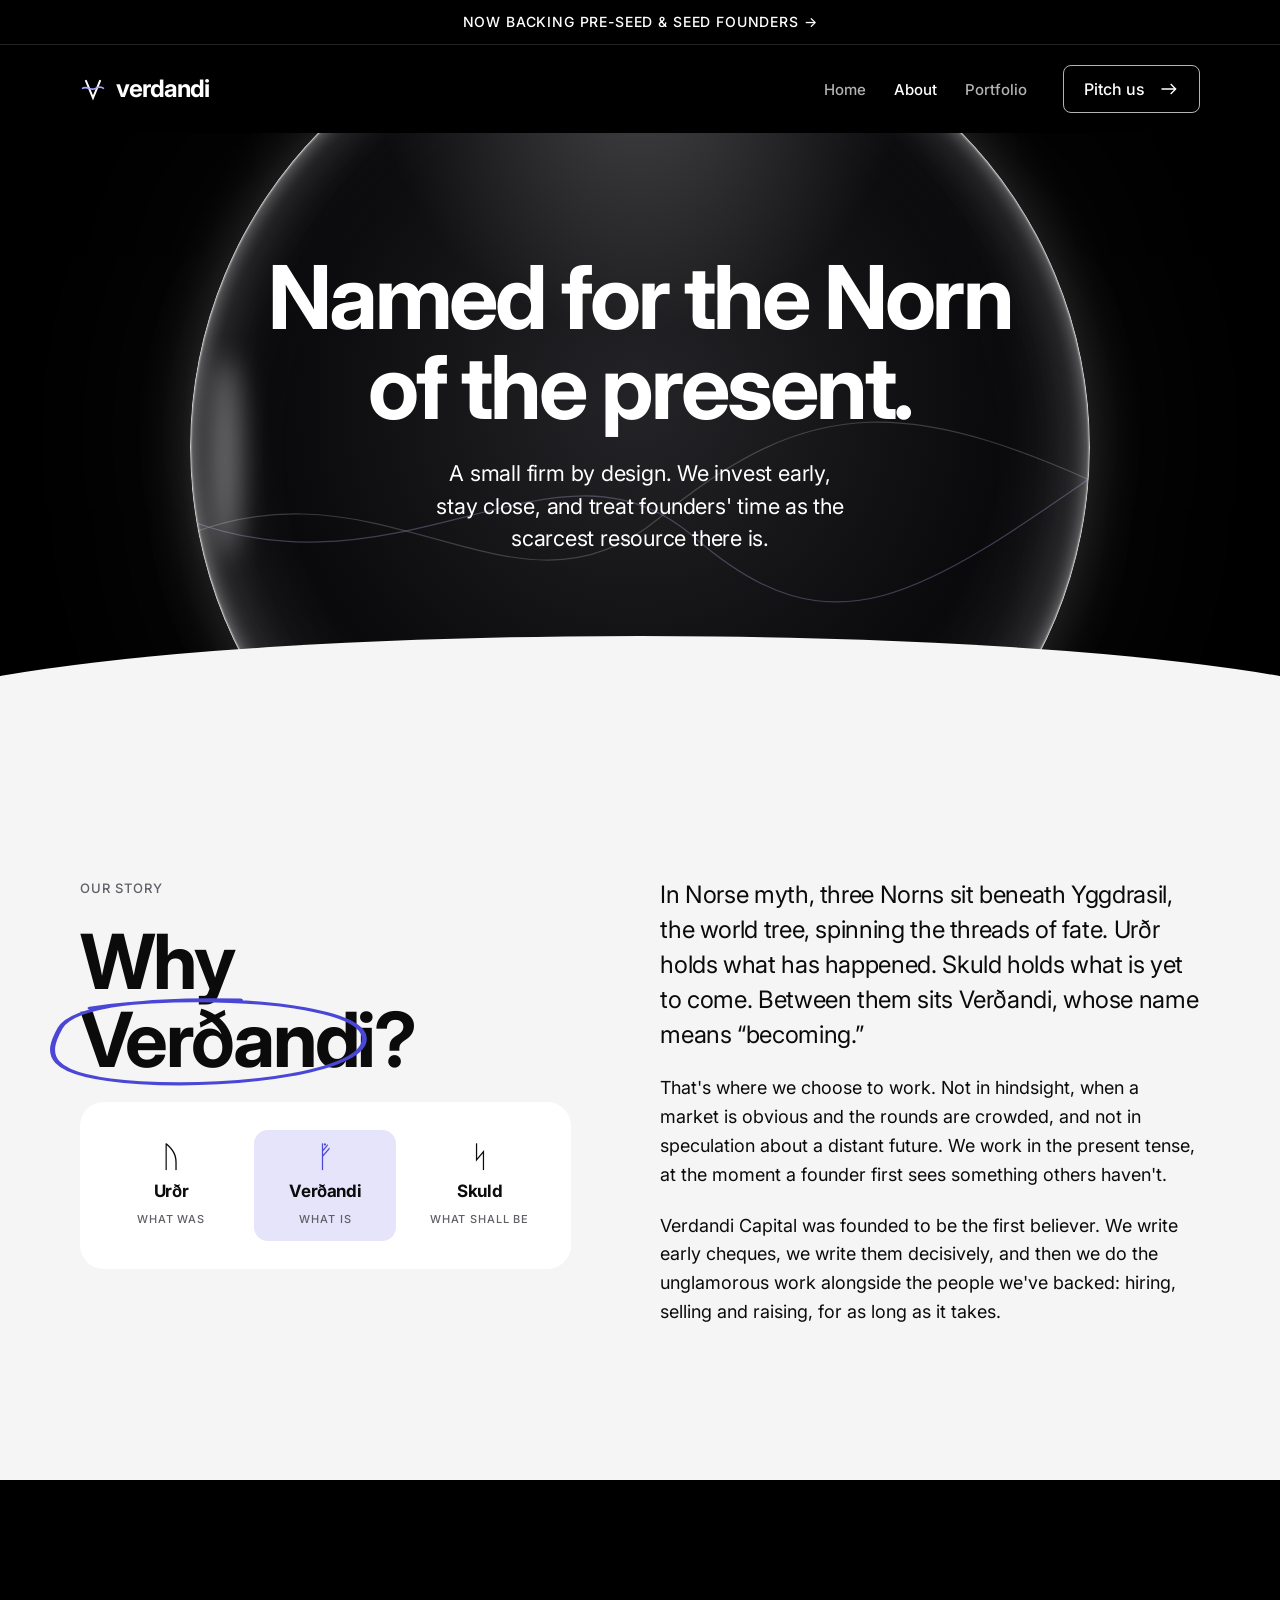
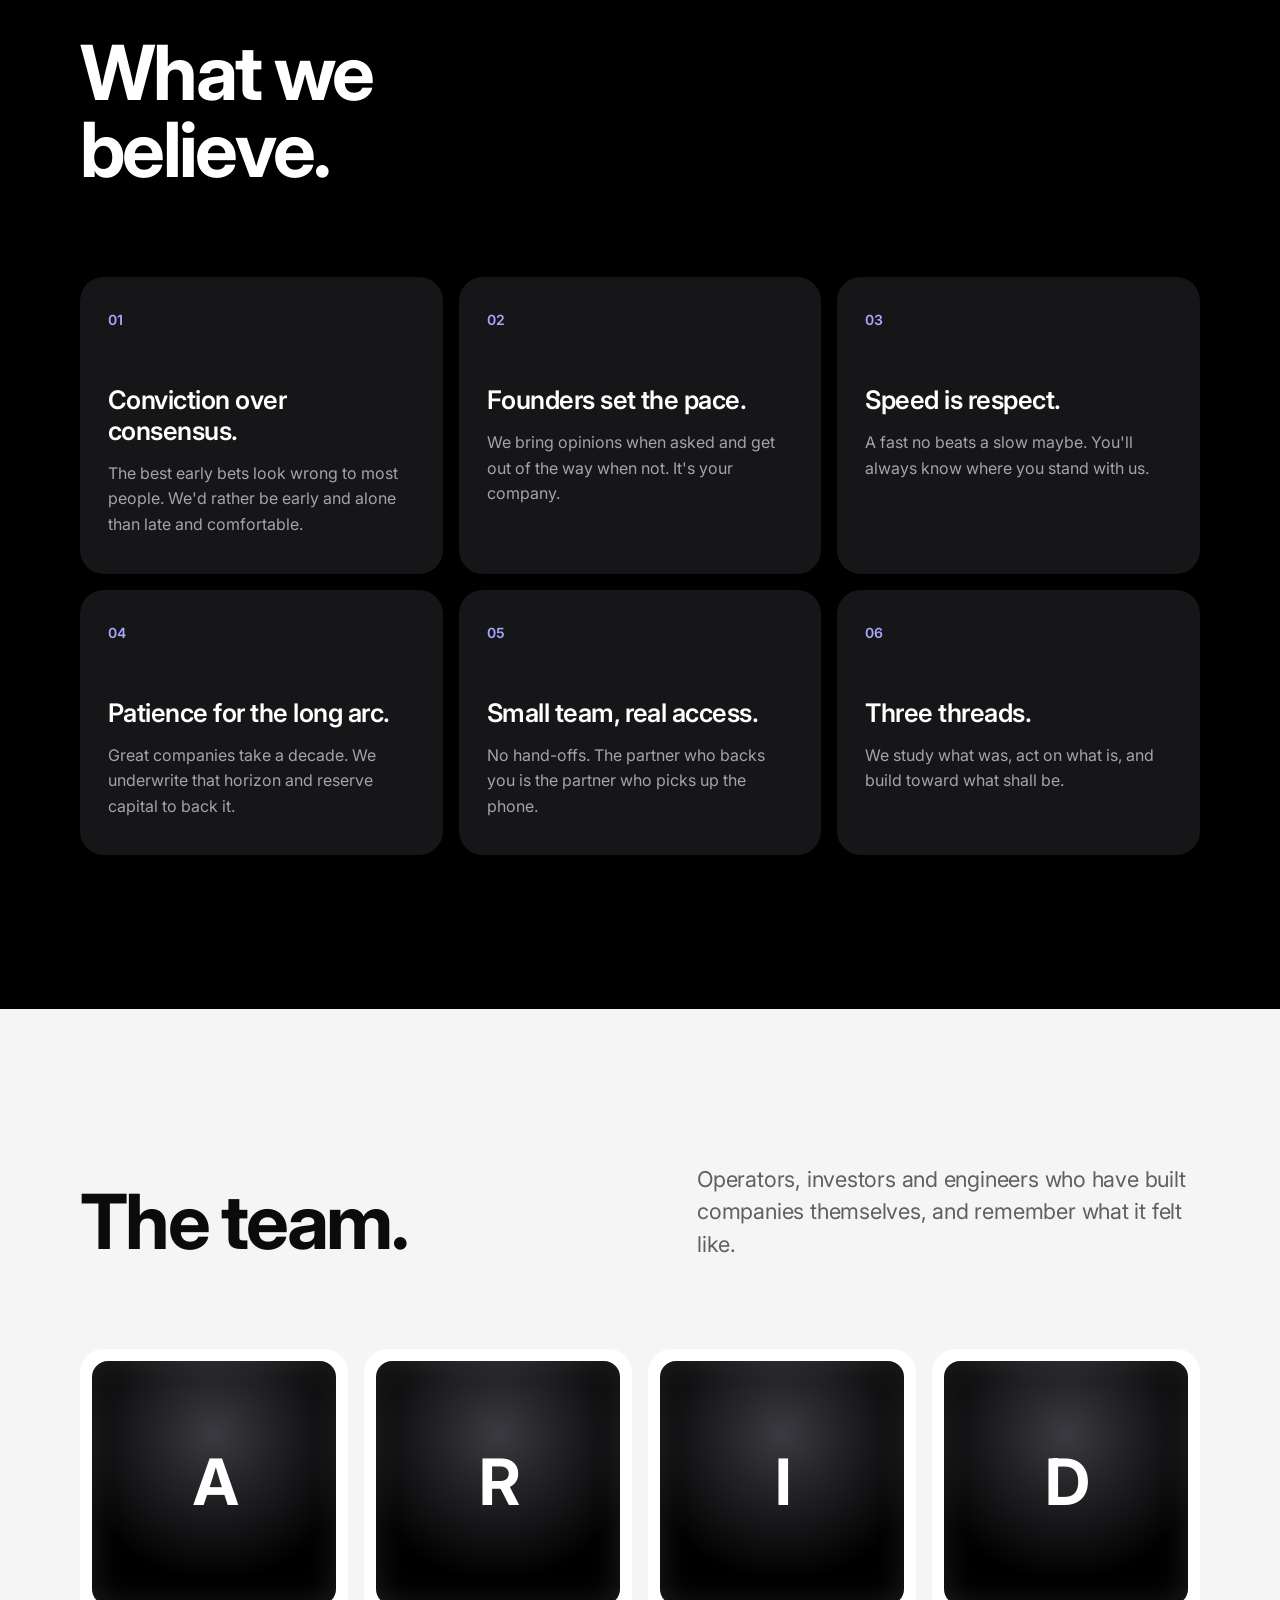
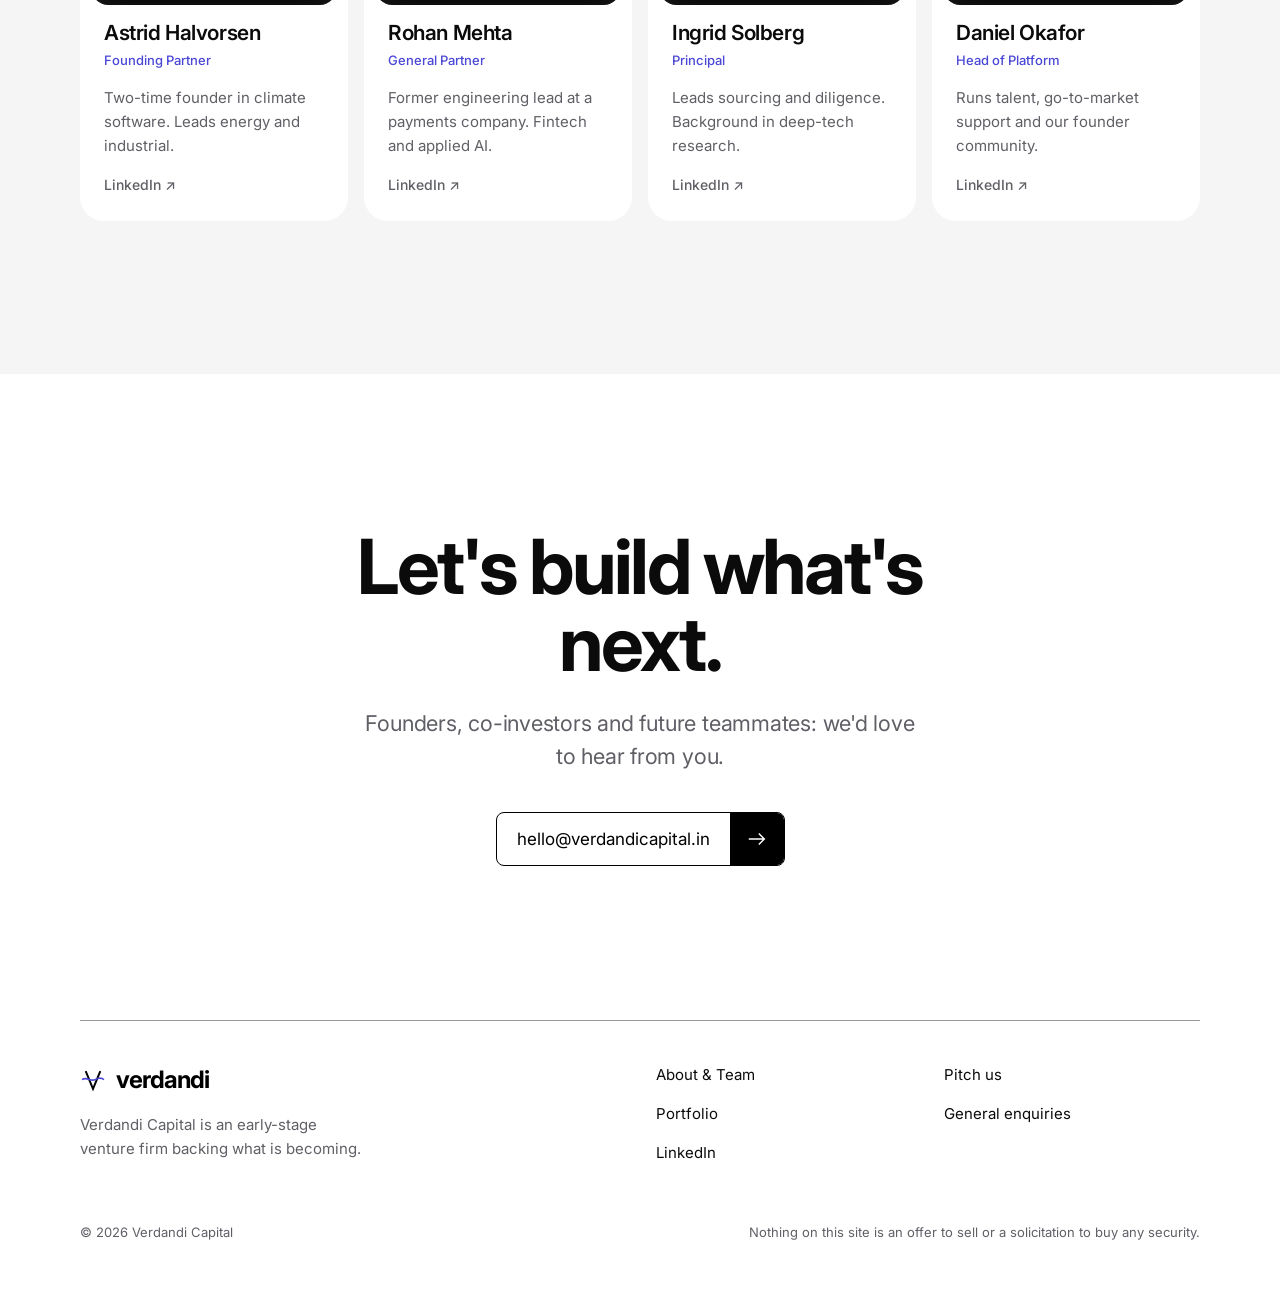
==== commit 74c95dfb: "Use verdandicapital.in custom domain Add CNAME for GitHub Pages and switch contact emails to the .in" ====
--- a/about.html
+++ b/about.html
@@ -14,7 +14,7 @@
 </head>
 <body class="page-dark">
   <a class="skip-link" href="#main">Skip to content</a>
-  <a class="announce" href="mailto:founders@verdandicapital.com">Now backing pre-seed &amp; seed founders →</a>
+  <a class="announce" href="mailto:founders@verdandicapital.in">Now backing pre-seed &amp; seed founders →</a>
 
   <header class="site-header">
     <div class="container header-inner">
@@ -29,7 +29,7 @@
           <li><a href="about.html" aria-current="page">About</a></li>
           <li><a href="portfolio.html">Portfolio</a></li>
         </ul>
-        <a class="btn btn-outline" href="mailto:founders@verdandicapital.com">Pitch us
+        <a class="btn btn-outline" href="mailto:founders@verdandicapital.in">Pitch us
           <svg viewBox="0 0 24 24" fill="none" aria-hidden="true"><path d="M3 12h17M14 6l6 6-6 6" stroke="currentColor" stroke-width="1.6"/></svg></a>
       </nav>
     </div>
@@ -111,8 +111,8 @@
         <h2 class="reveal">Let's build what's next.</h2>
         <p class="lede reveal" data-delay="1">Founders, co-investors and future teammates: we'd love to hear from you.</p>
         <div class="reveal" data-delay="2">
-          <a class="field-cta is-light" href="mailto:hello@verdandicapital.com">
-            <span>hello@verdandicapital.com</span>
+          <a class="field-cta is-light" href="mailto:hello@verdandicapital.in">
+            <span>hello@verdandicapital.in</span>
             <i><svg viewBox="0 0 24 24" fill="none" aria-hidden="true"><path d="M3 12h17M14 6l6 6-6 6" stroke="currentColor" stroke-width="1.6"/></svg></i>
           </a>
         </div>
@@ -132,9 +132,9 @@
         </div>
         <ul class="footer-links">
           <li><a href="about.html">About &amp; Team</a></li>
-          <li><a href="mailto:founders@verdandicapital.com">Pitch us</a></li>
+          <li><a href="mailto:founders@verdandicapital.in">Pitch us</a></li>
           <li><a href="portfolio.html">Portfolio</a></li>
-          <li><a href="mailto:hello@verdandicapital.com">General enquiries</a></li>
+          <li><a href="mailto:hello@verdandicapital.in">General enquiries</a></li>
           <li><a href="#" rel="noopener">LinkedIn</a></li>
         </ul>
         <div class="footer-legal">
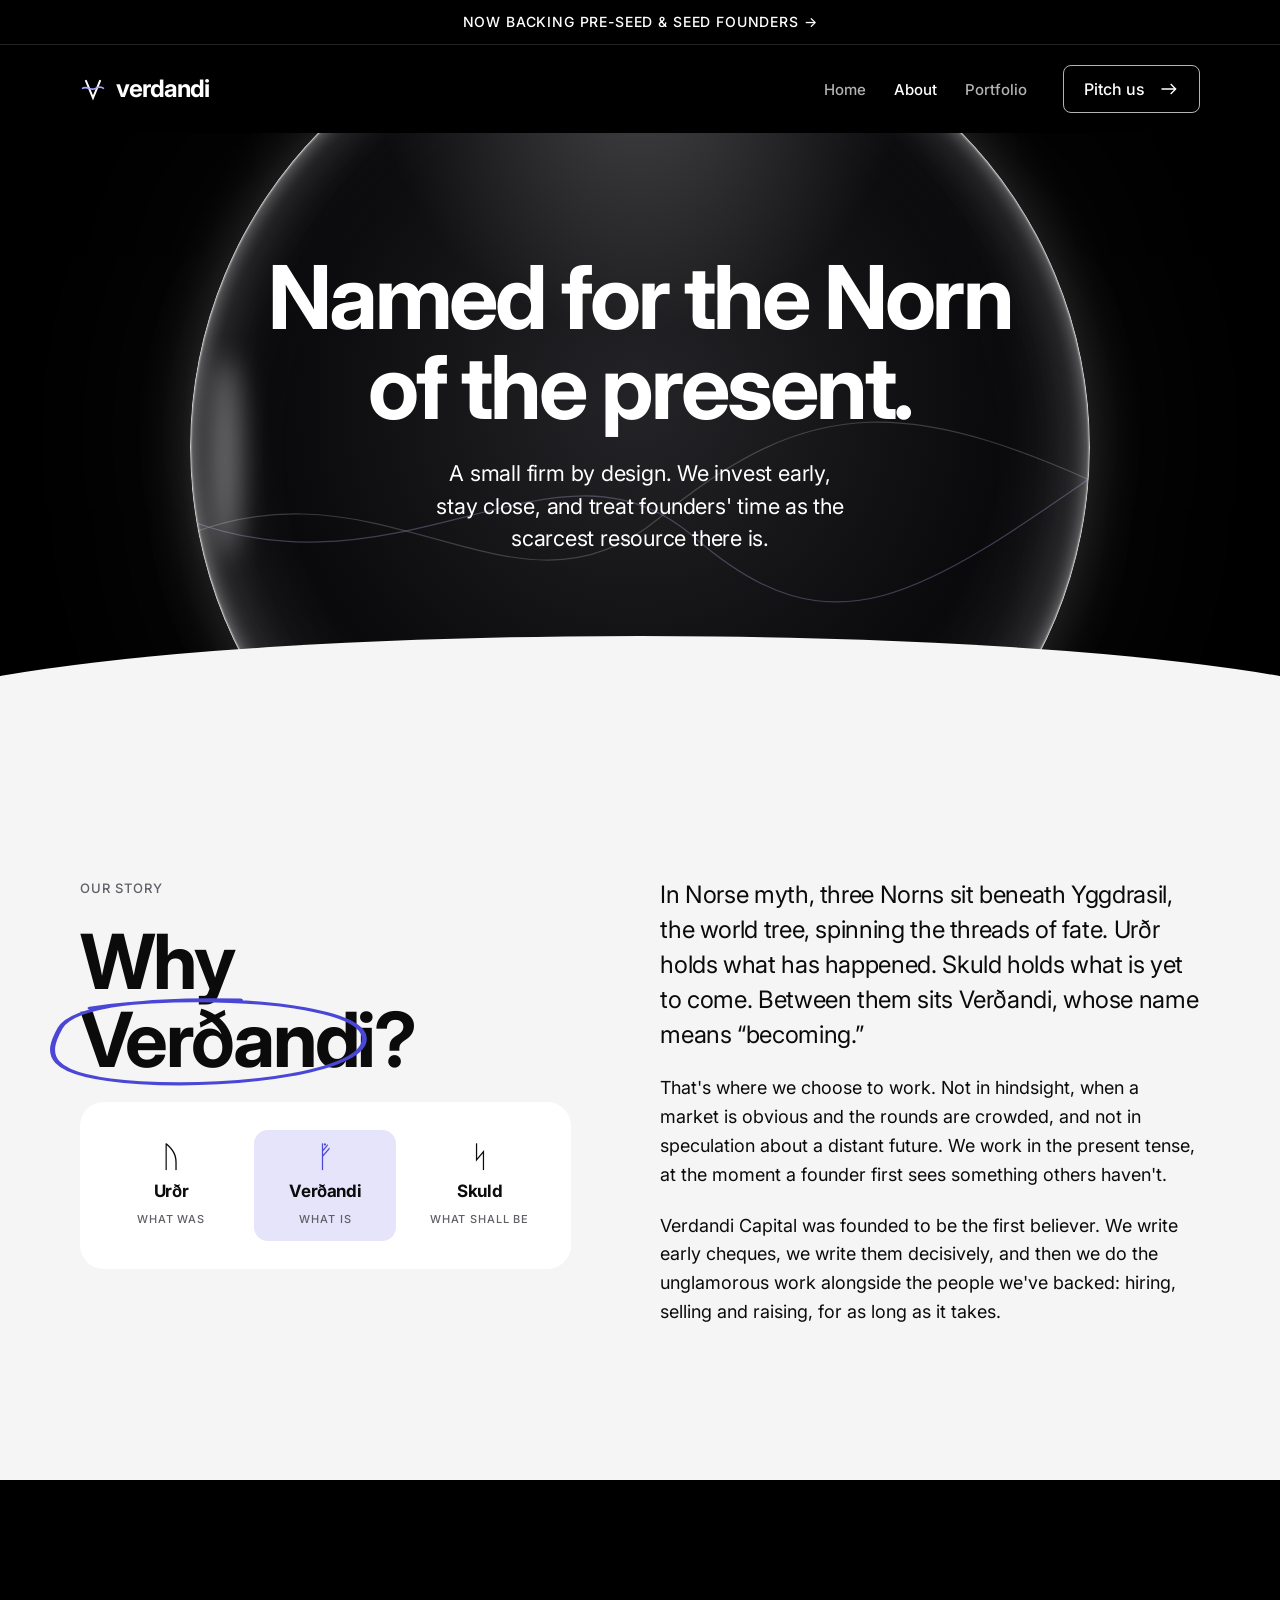
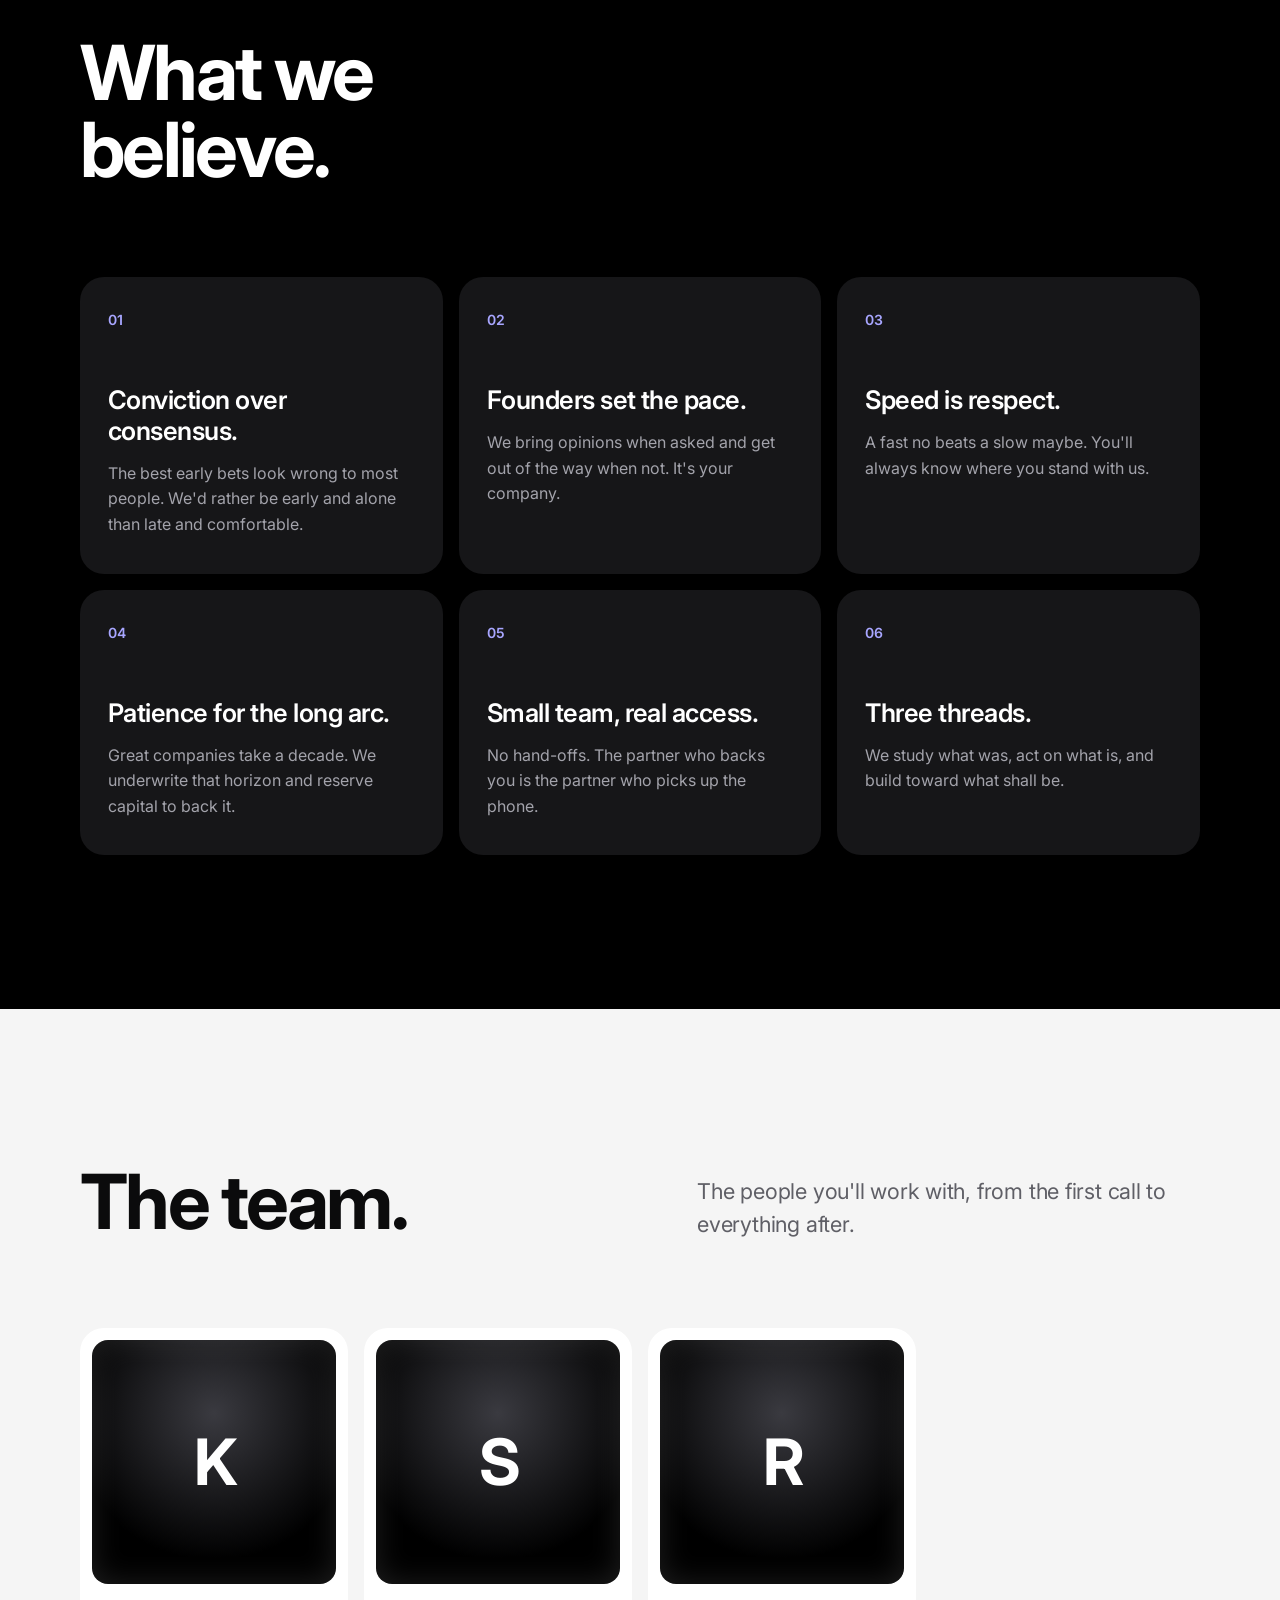
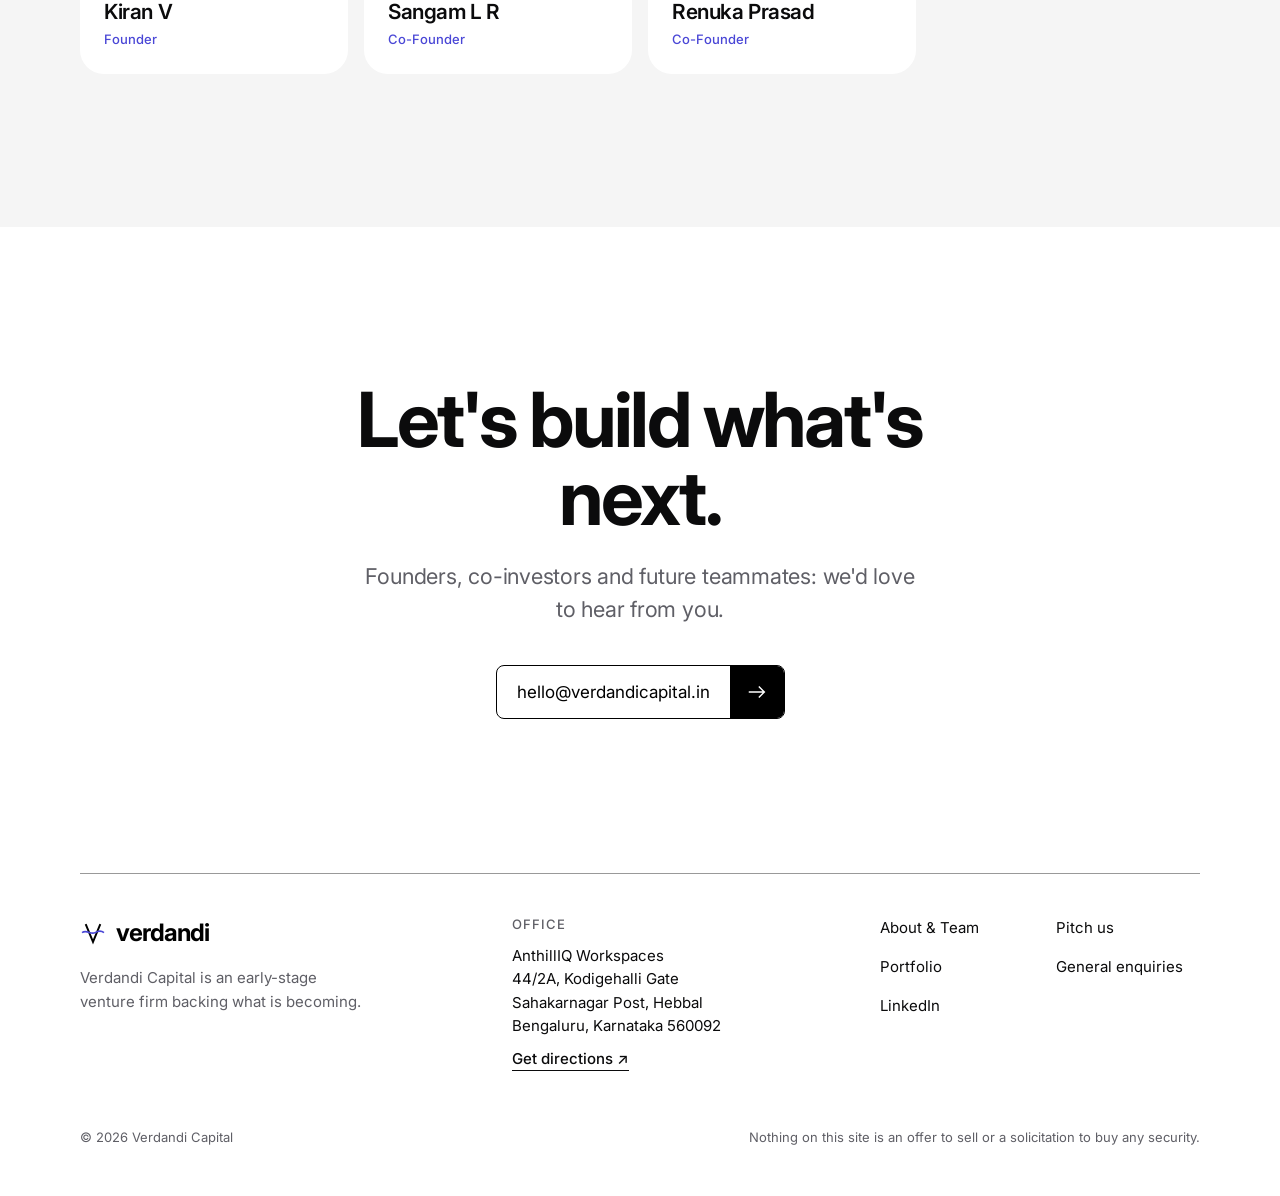
==== commit 0488d5a9: "Add real team and office address Team: Kiran V (Founder), Sangam L R and Renuka Prasad (Co-Founders)" ====
--- a/about.html
+++ b/about.html
@@ -94,14 +94,13 @@
       <div class="container">
         <div class="section-head split">
           <h2 class="reveal">The team.</h2>
-          <p class="lede reveal" data-delay="1">Operators, investors and engineers who have built companies themselves, and remember what it felt like.</p>
+          <p class="lede reveal" data-delay="1">The people you'll work with, from the first call to everything after.</p>
         </div>
-        <!-- PLACEHOLDER: team names, roles, bios and photos are examples. Replace with real people. -->
+        <!-- More team members to be added later. -->
         <div class="team-grid">
-          <article class="person reveal"><div class="portrait"><span>A</span></div><div><h3>Astrid Halvorsen</h3><div class="role">Founding Partner</div></div><p>Two-time founder in climate software. Leads energy and industrial.</p><a class="social" href="#">LinkedIn ↗</a></article>
-          <article class="person reveal" data-delay="1"><div class="portrait"><span>R</span></div><div><h3>Rohan Mehta</h3><div class="role">General Partner</div></div><p>Former engineering lead at a payments company. Fintech and applied AI.</p><a class="social" href="#">LinkedIn ↗</a></article>
-          <article class="person reveal" data-delay="2"><div class="portrait"><span>I</span></div><div><h3>Ingrid Solberg</h3><div class="role">Principal</div></div><p>Leads sourcing and diligence. Background in deep-tech research.</p><a class="social" href="#">LinkedIn ↗</a></article>
-          <article class="person reveal" data-delay="3"><div class="portrait"><span>D</span></div><div><h3>Daniel Okafor</h3><div class="role">Head of Platform</div></div><p>Runs talent, go-to-market support and our founder community.</p><a class="social" href="#">LinkedIn ↗</a></article>
+          <article class="person reveal"><div class="portrait"><span>K</span></div><div><h3>Kiran V</h3><div class="role">Founder</div></div></article>
+          <article class="person reveal" data-delay="1"><div class="portrait"><span>S</span></div><div><h3>Sangam L R</h3><div class="role">Co-Founder</div></div></article>
+          <article class="person reveal" data-delay="2"><div class="portrait"><span>R</span></div><div><h3>Renuka Prasad</h3><div class="role">Co-Founder</div></div></article>
         </div>
       </div>
     </section>
@@ -130,6 +129,11 @@
           </a>
           <p>Verdandi Capital is an early-stage venture firm backing what is becoming.</p>
         </div>
+        <address class="footer-address">
+          <span class="label">Office</span>
+          <span>AnthillIQ Workspaces<br>44/2A, Kodigehalli Gate<br>Sahakarnagar Post, Hebbal<br>Bengaluru, Karnataka 560092</span>
+          <a href="https://www.google.com/maps/search/?api=1&amp;query=AnthillIQ+Workspaces+Kodigehalli+Gate+Hebbal+Bengaluru+560092" target="_blank" rel="noopener">Get directions ↗</a>
+        </address>
         <ul class="footer-links">
           <li><a href="about.html">About &amp; Team</a></li>
           <li><a href="mailto:founders@verdandicapital.in">Pitch us</a></li>
--- a/assets/css/styles.css
+++ b/assets/css/styles.css
@@ -398,9 +398,7 @@
 .norn-figure b { font-size: 17px; letter-spacing: -0.02em; }
 .norn-figure small { font-size: 11px; font-weight: 500; letter-spacing: .08em; text-transform: uppercase; color: var(--muted); }
 
-.team-grid { display: grid; grid-template-columns: repeat(4, 1fr); gap: 16px; }
-@media (max-width: 960px) { .team-grid { grid-template-columns: repeat(2, 1fr); } }
-@media (max-width: 480px) { .team-grid { grid-template-columns: 1fr; } }
+.team-grid { display: grid; grid-template-columns: repeat(auto-fill, minmax(240px, 1fr)); gap: 16px; }
 .person { background: var(--white); border-radius: var(--radius-lg); padding: 12px 12px 24px; display: grid; gap: 16px; }
 .portrait { aspect-ratio: 1; border-radius: 16px; background: radial-gradient(circle at 50% 30%, #3a3a40, var(--black) 70%); display: grid; place-items: center; overflow: hidden; box-shadow: inset 0 0 30px rgba(255,255,255,.12); }
 .portrait span { font-size: 64px; font-weight: 700; letter-spacing: -0.05em; color: var(--white); }
@@ -427,14 +425,18 @@
 /* ---------- Footer ---------- */
 
 .site-footer { background: var(--grey); padding: 0 0 48px; }
-.footer-inner { border-top: 1px solid rgba(0,0,0,.4); padding-top: 40px; display: grid; grid-template-columns: 1fr 1fr; gap: 32px; }
+.footer-inner { border-top: 1px solid rgba(0,0,0,.4); padding-top: 40px; display: grid; grid-template-columns: 1.2fr 1fr 1fr; gap: 32px 48px; }
+.footer-address { font-style: normal; display: grid; gap: 10px; align-content: start; font-size: 15px; line-height: 1.55; }
+.footer-address a { font-weight: 500; width: fit-content; border-bottom: 1px solid currentColor; }
+.footer-address a:hover { color: var(--indigo); }
 .site-footer .brand { color: var(--black); }
 .site-footer p { color: var(--muted); font-size: 15px; margin-top: 12px; max-width: 32ch; }
 .footer-links { display: grid; grid-template-columns: 1fr 1fr; gap: 12px 32px; list-style: none; margin: 0; padding: 0; align-content: start; }
 .footer-links a { font-size: 15px; color: var(--text); }
 .footer-links a:hover { text-decoration: underline; text-underline-offset: 3px; }
 .footer-legal { grid-column: 1 / -1; display: flex; justify-content: space-between; flex-wrap: wrap; gap: 12px; font-size: 13px; color: var(--muted); padding-top: 24px; }
-@media (max-width: 640px) { .footer-inner { grid-template-columns: 1fr; } }
+@media (max-width: 900px) { .footer-inner { grid-template-columns: 1fr 1fr; } .footer-inner > :first-child { grid-column: 1 / -1; } }
+@media (max-width: 560px) { .footer-inner { grid-template-columns: 1fr; } }
 
 /* ---------- Reveal ---------- */
 
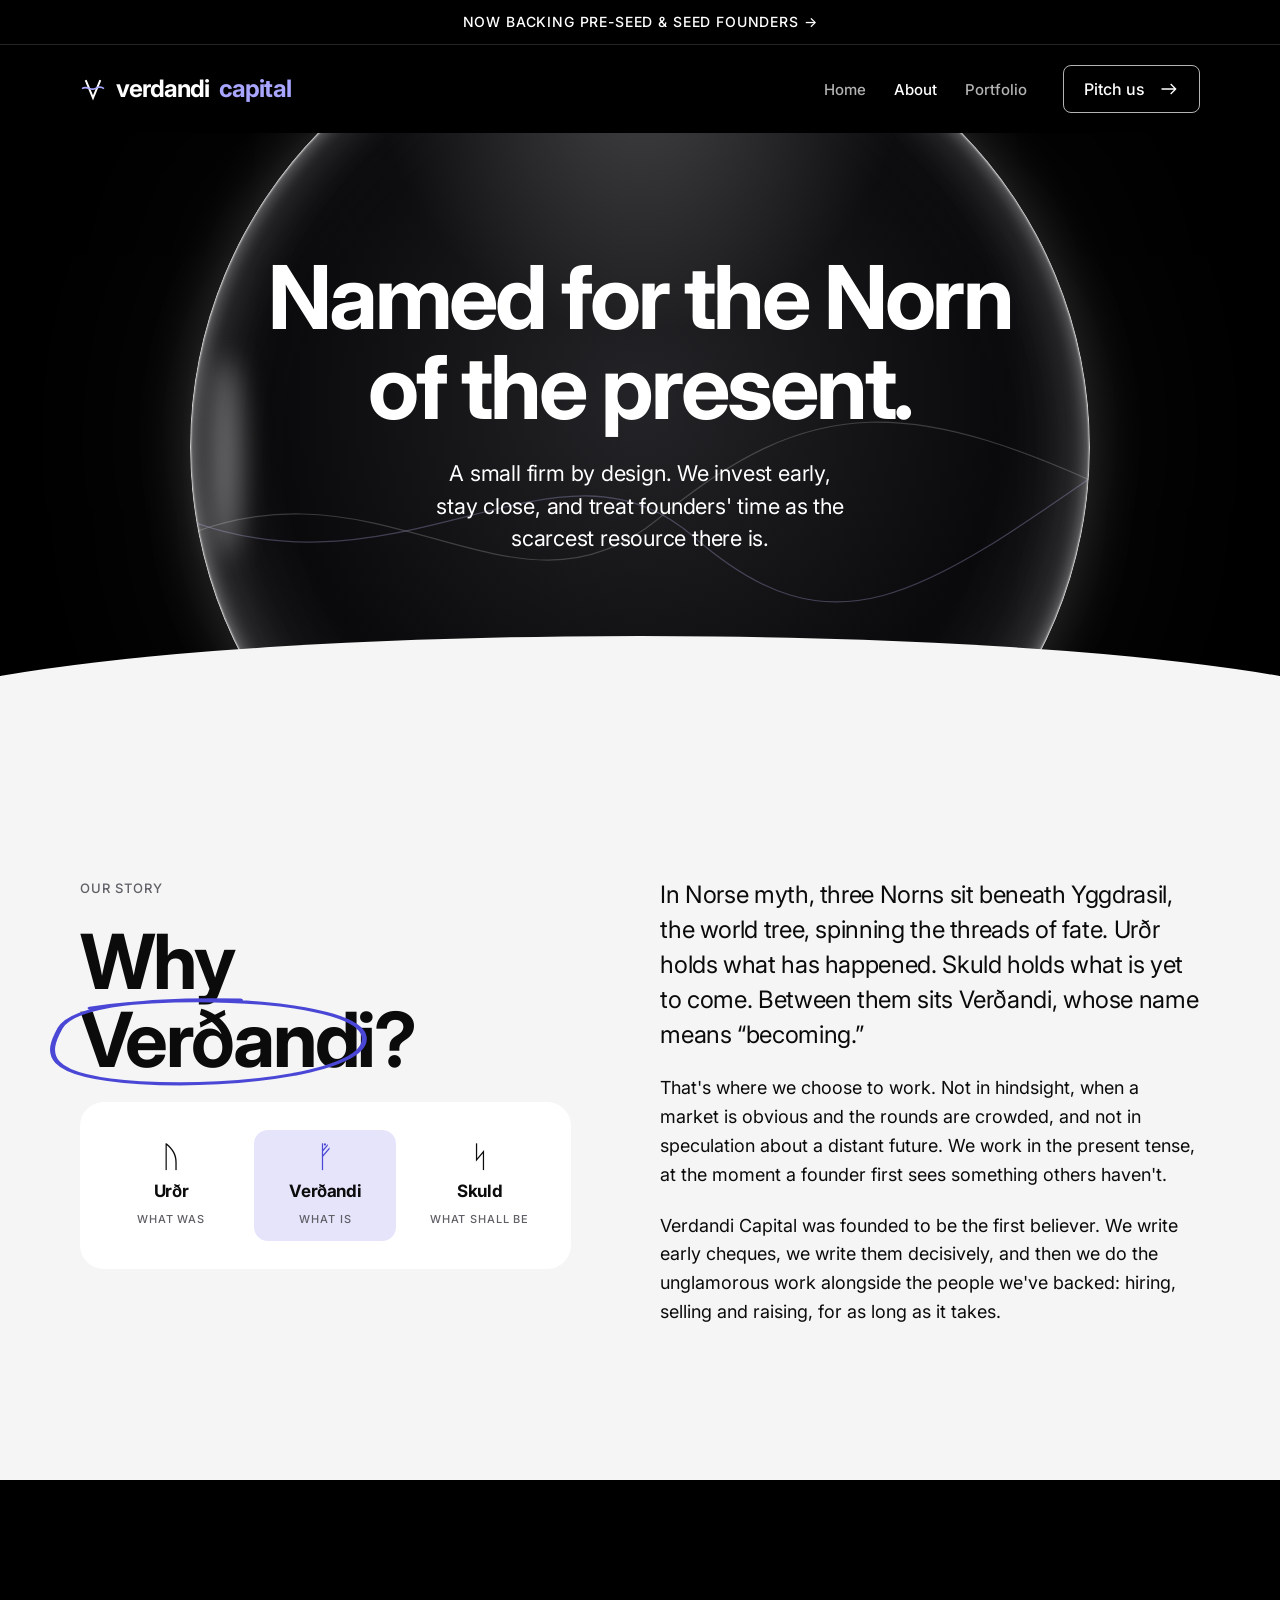
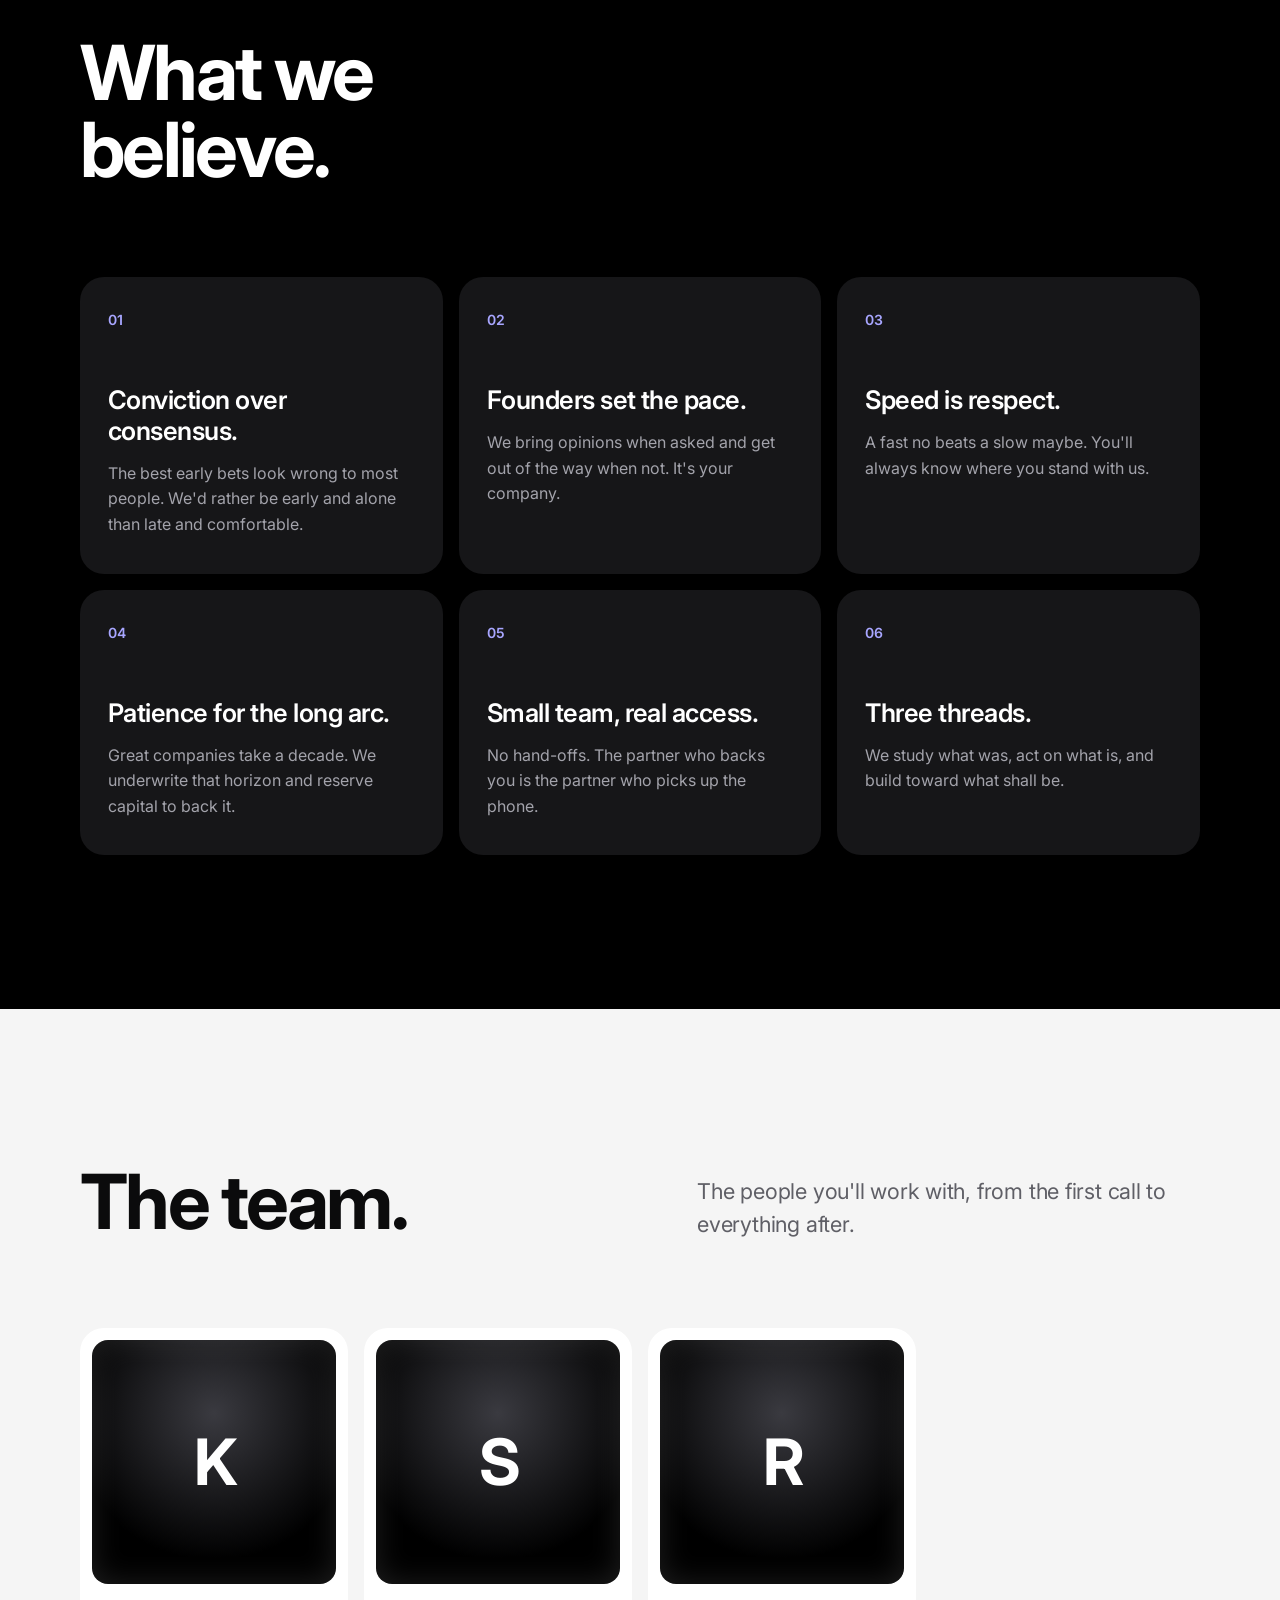
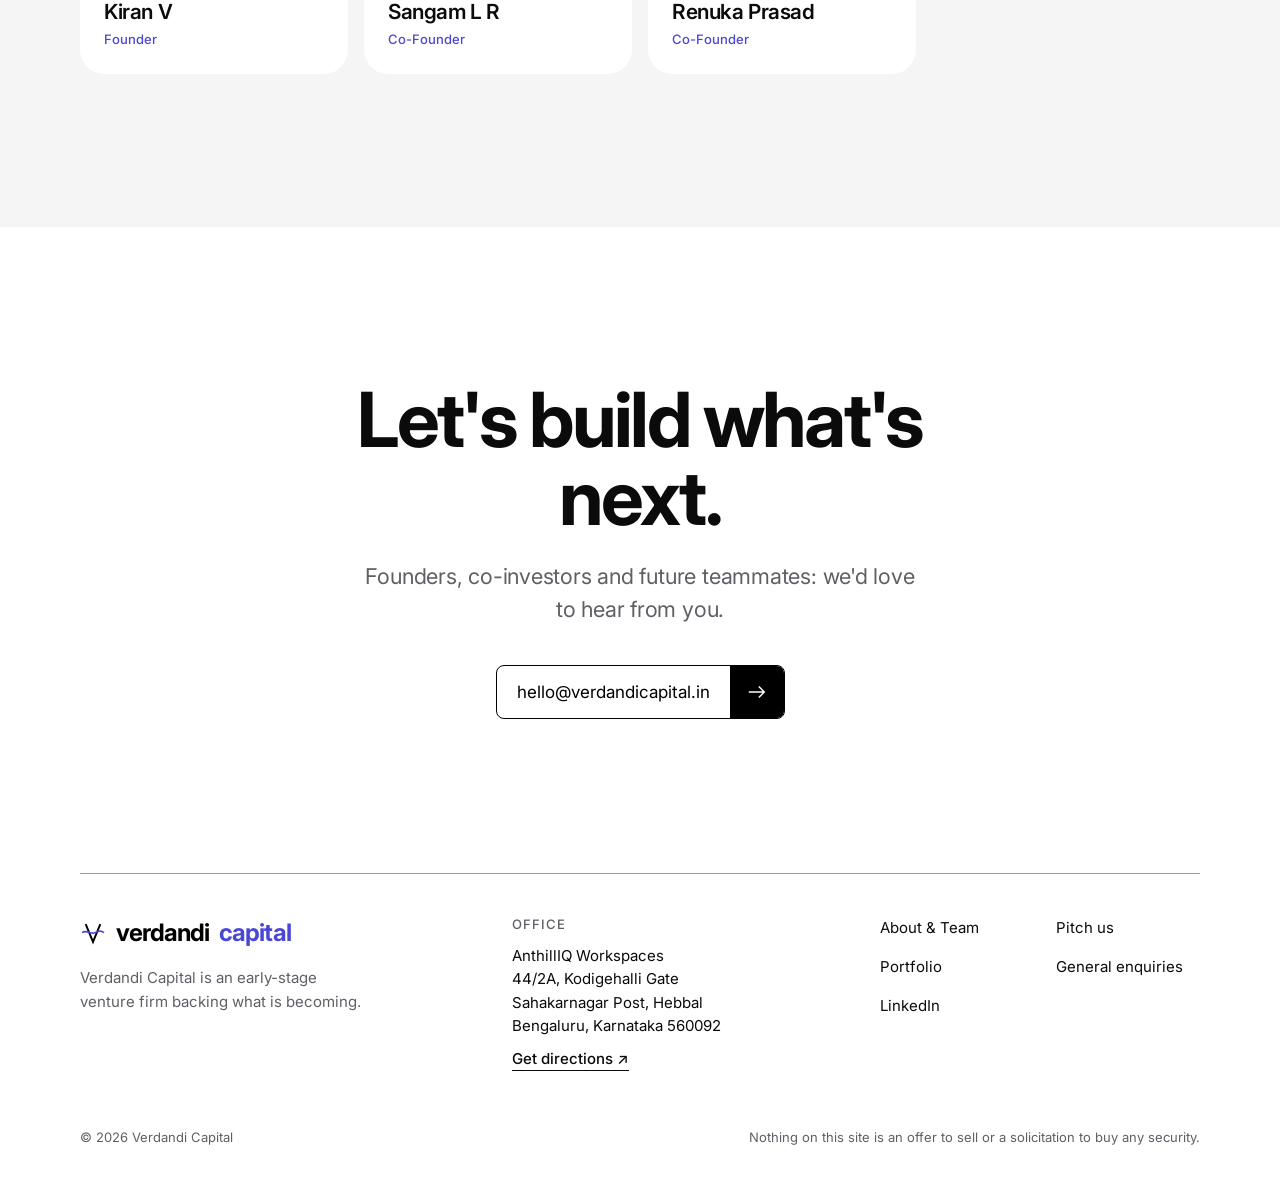
==== commit ff7c6f5d: "Show "verdandi capital" wordmark with violet "capital" Header uses light violet on black; footer use" ====
--- a/about.html
+++ b/about.html
@@ -20,7 +20,7 @@
     <div class="container header-inner">
       <a class="brand" href="index.html" aria-label="Verdandi Capital home">
         <svg class="brand-mark" viewBox="0 0 32 32" fill="none" aria-hidden="true"><path d="M7 5 16 27 25 5" stroke="currentColor" stroke-width="2.4"/><path d="M2.5 15.5c6-4 11 3 16 0s8.5-2 11 0" stroke="#a8a6ff" stroke-width="2"/></svg>
-        verdandi
+        verdandi <span class="brand-accent">capital</span>
       </a>
       <button class="nav-toggle" aria-label="Menu" aria-expanded="false" aria-controls="site-nav"><span></span><span></span></button>
       <nav class="nav" id="site-nav" aria-label="Primary">
@@ -125,7 +125,7 @@
         <div>
           <a class="brand" href="index.html" aria-label="Verdandi Capital home">
             <svg class="brand-mark" viewBox="0 0 32 32" fill="none" aria-hidden="true"><path d="M7 5 16 27 25 5" stroke="currentColor" stroke-width="2.4"/><path d="M2.5 15.5c6-4 11 3 16 0s8.5-2 11 0" stroke="#4a47d6" stroke-width="2"/></svg>
-            verdandi
+            verdandi <span class="brand-accent">capital</span>
           </a>
           <p>Verdandi Capital is an early-stage venture firm backing what is becoming.</p>
         </div>
--- a/assets/css/styles.css
+++ b/assets/css/styles.css
@@ -140,6 +140,8 @@
 
 .brand { display: inline-flex; align-items: center; gap: 10px; font-weight: 700; font-size: 24px; letter-spacing: -0.04em; }
 .brand-mark { width: 26px; height: 26px; }
+.brand-accent { color: #a8a6ff; } /* violet on black header */
+.site-footer .brand-accent { color: var(--indigo); } /* deeper violet on white footer */
 
 .nav { display: flex; align-items: center; gap: 36px; }
 .nav-links { display: flex; gap: 28px; list-style: none; margin: 0; padding: 0; }
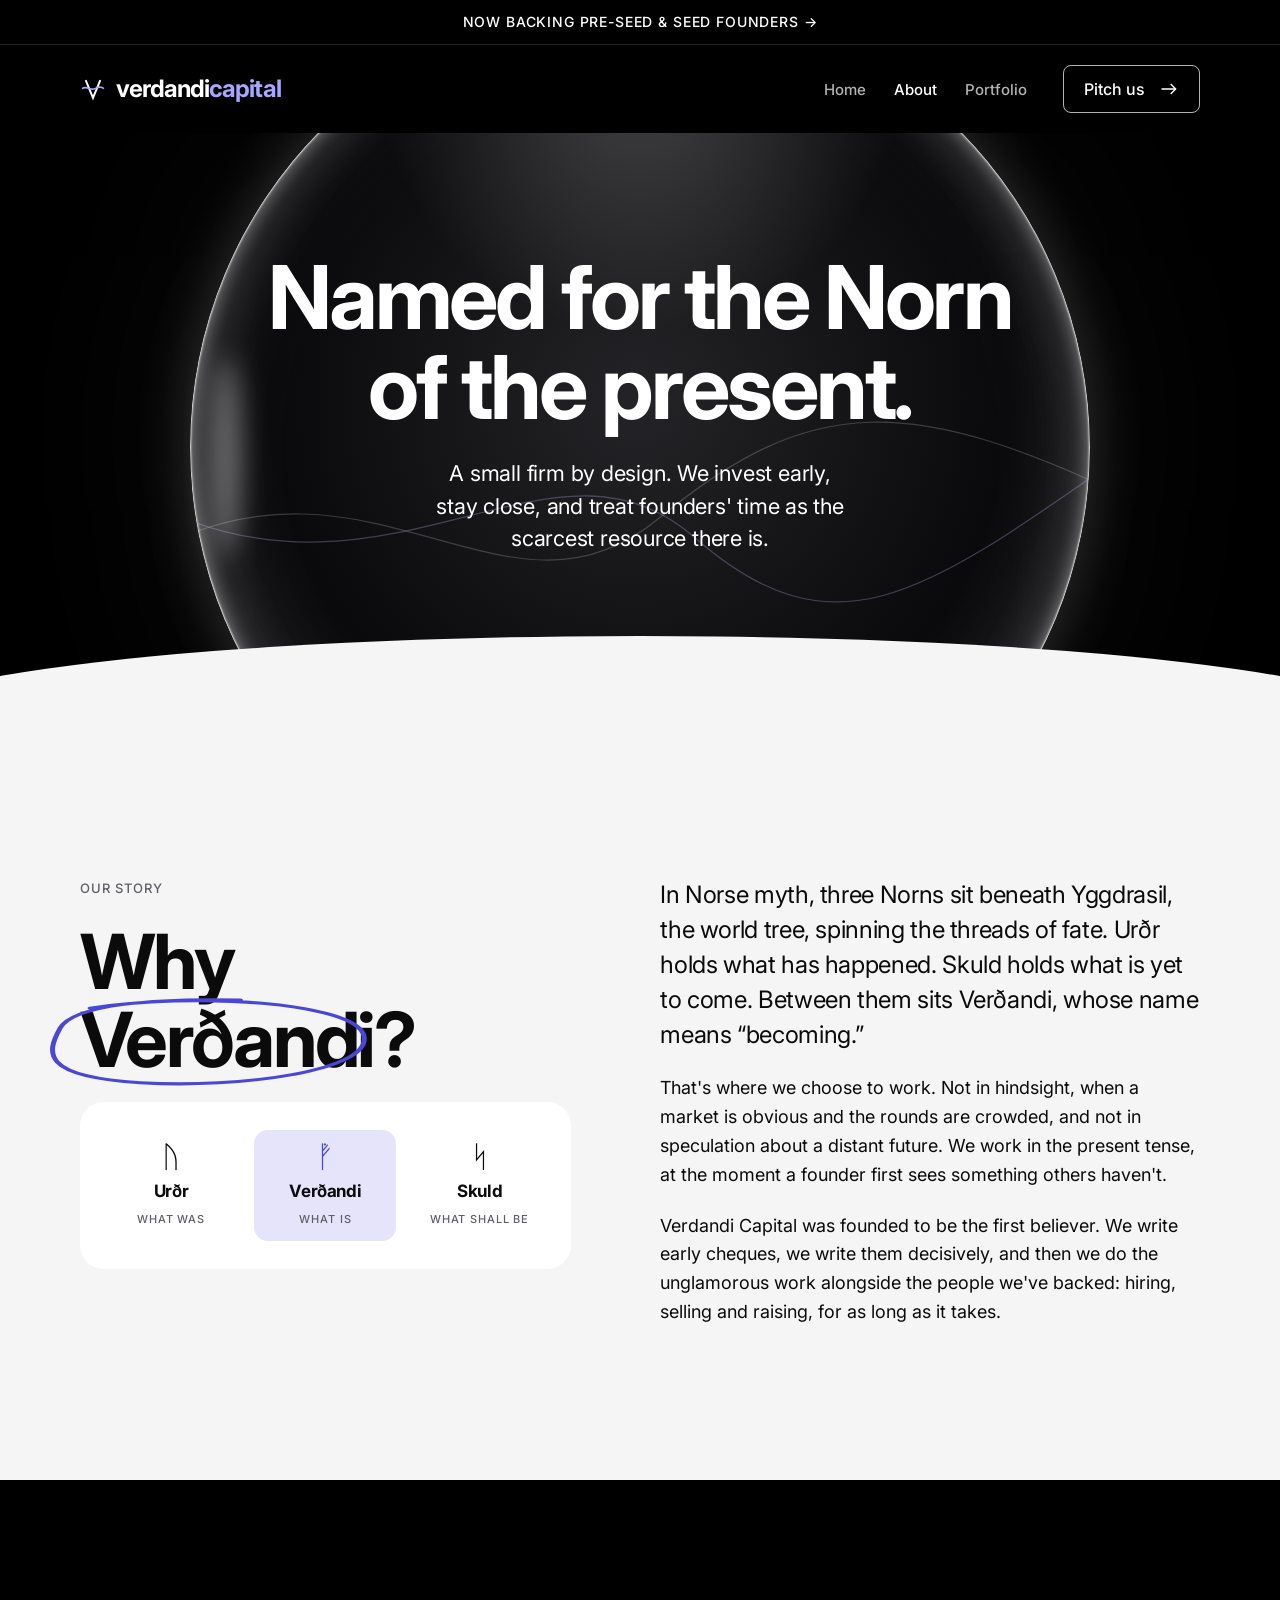
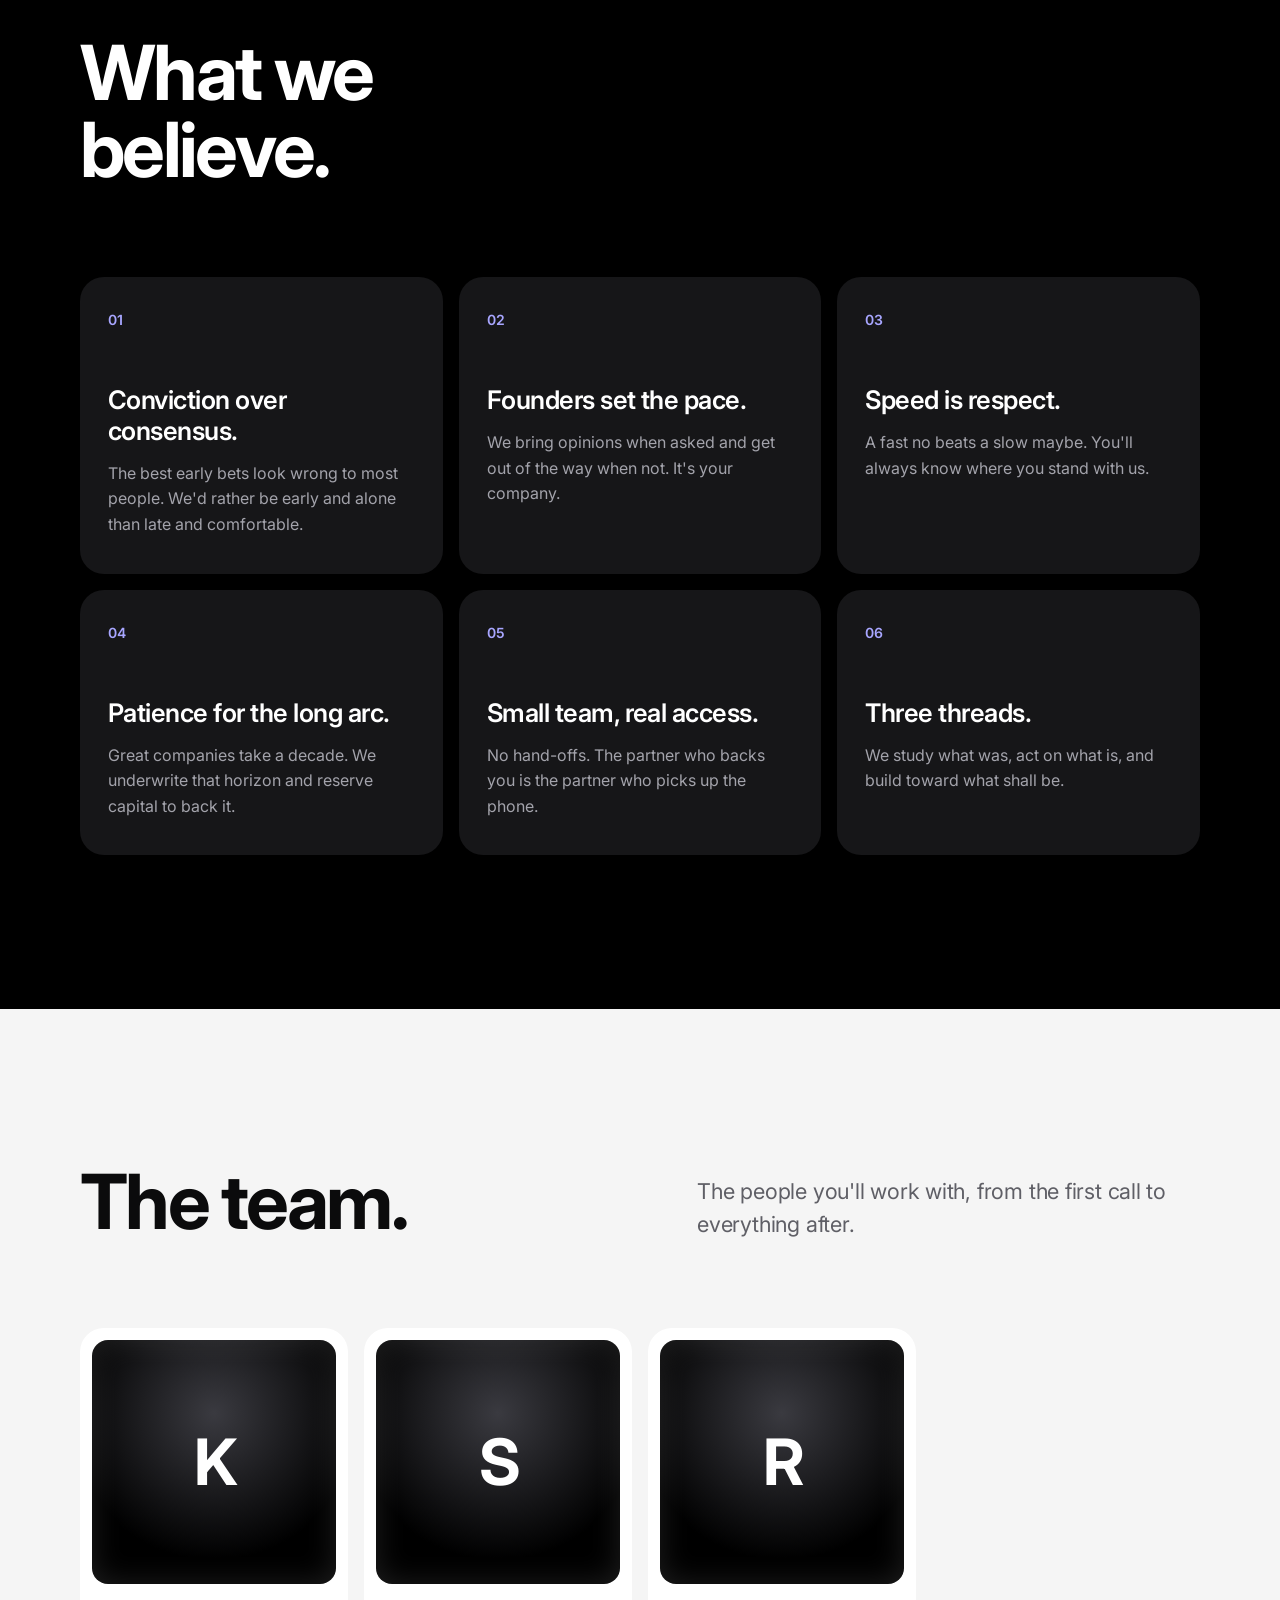
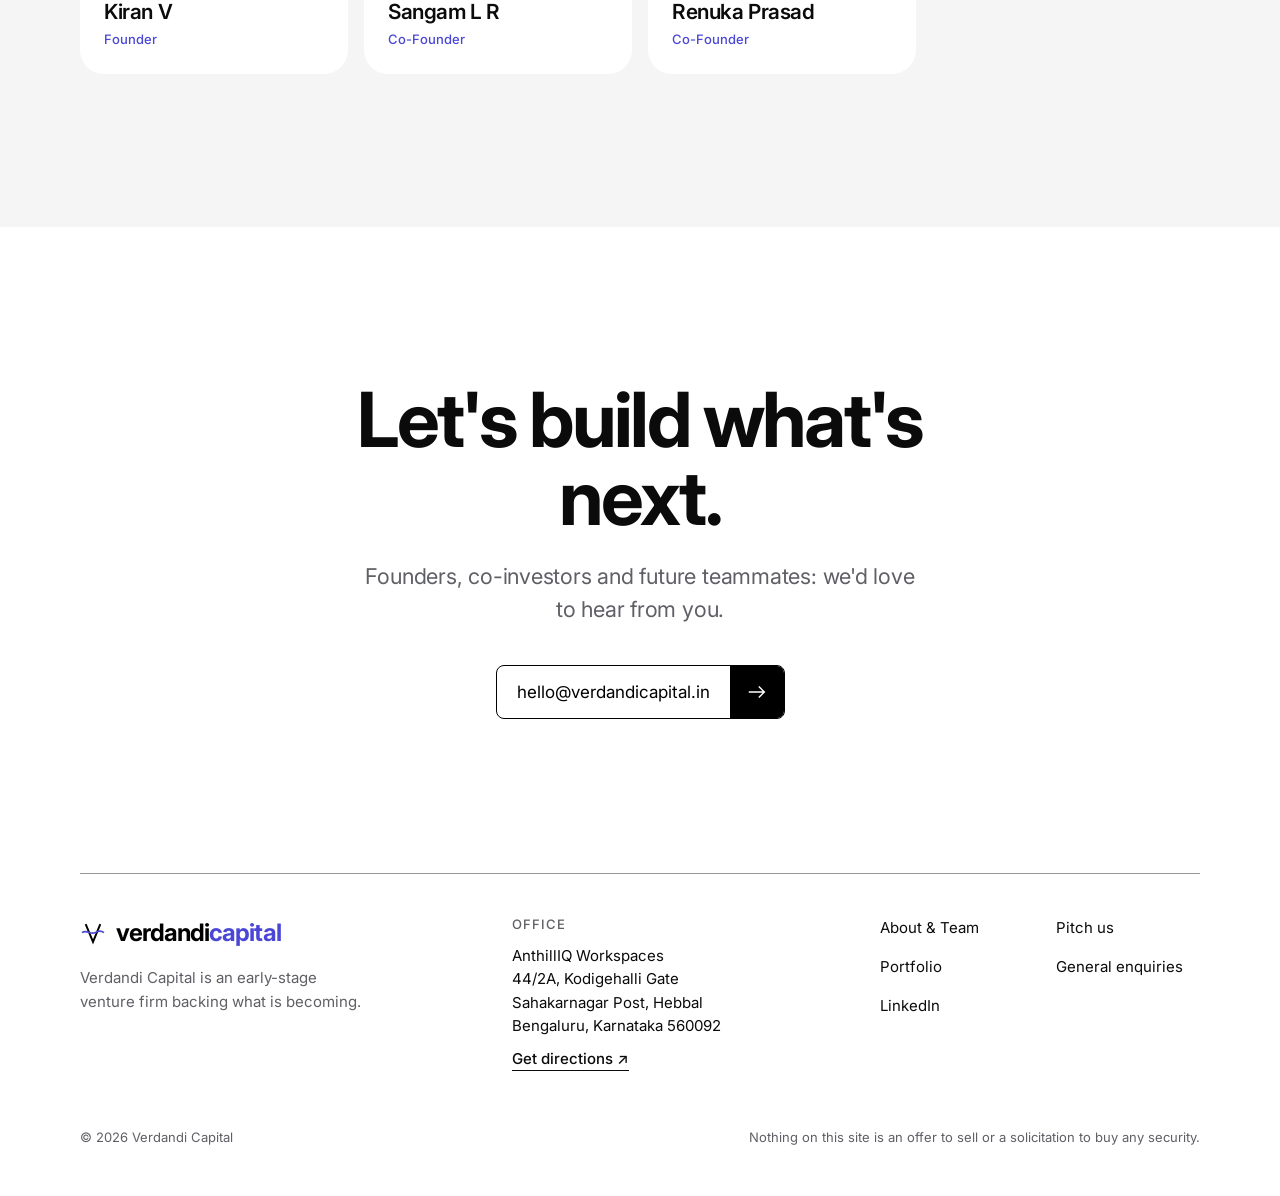
==== commit 62a328bf: "Join wordmark into one word; bust CSS/JS cache "verdandicapital" now renders without a gap. Versione" ====
--- a/about.html
+++ b/about.html
@@ -10,7 +10,7 @@
   <link rel="preconnect" href="https://fonts.googleapis.com">
   <link rel="preconnect" href="https://fonts.gstatic.com" crossorigin>
   <link href="https://fonts.googleapis.com/css2?family=Inter:wght@400;500;600;700&display=swap" rel="stylesheet">
-  <link rel="stylesheet" href="assets/css/styles.css">
+  <link rel="stylesheet" href="assets/css/styles.css?v=3">
 </head>
 <body class="page-dark">
   <a class="skip-link" href="#main">Skip to content</a>
@@ -20,7 +20,7 @@
     <div class="container header-inner">
       <a class="brand" href="index.html" aria-label="Verdandi Capital home">
         <svg class="brand-mark" viewBox="0 0 32 32" fill="none" aria-hidden="true"><path d="M7 5 16 27 25 5" stroke="currentColor" stroke-width="2.4"/><path d="M2.5 15.5c6-4 11 3 16 0s8.5-2 11 0" stroke="#a8a6ff" stroke-width="2"/></svg>
-        verdandi <span class="brand-accent">capital</span>
+        <span class="brand-word">verdandi<span class="brand-accent">capital</span></span>
       </a>
       <button class="nav-toggle" aria-label="Menu" aria-expanded="false" aria-controls="site-nav"><span></span><span></span></button>
       <nav class="nav" id="site-nav" aria-label="Primary">
@@ -125,7 +125,7 @@
         <div>
           <a class="brand" href="index.html" aria-label="Verdandi Capital home">
             <svg class="brand-mark" viewBox="0 0 32 32" fill="none" aria-hidden="true"><path d="M7 5 16 27 25 5" stroke="currentColor" stroke-width="2.4"/><path d="M2.5 15.5c6-4 11 3 16 0s8.5-2 11 0" stroke="#4a47d6" stroke-width="2"/></svg>
-            verdandi <span class="brand-accent">capital</span>
+            <span class="brand-word">verdandi<span class="brand-accent">capital</span></span>
           </a>
           <p>Verdandi Capital is an early-stage venture firm backing what is becoming.</p>
         </div>
@@ -149,6 +149,6 @@
     </div>
   </footer>
 
-  <script src="assets/js/main.js"></script>
+  <script src="assets/js/main.js?v=3"></script>
 </body>
 </html>
--- a/assets/css/styles.css
+++ b/assets/css/styles.css
@@ -140,6 +140,7 @@
 
 .brand { display: inline-flex; align-items: center; gap: 10px; font-weight: 700; font-size: 24px; letter-spacing: -0.04em; }
 .brand-mark { width: 26px; height: 26px; }
+.brand-word { white-space: nowrap; }
 .brand-accent { color: #a8a6ff; } /* violet on black header */
 .site-footer .brand-accent { color: var(--indigo); } /* deeper violet on white footer */
 
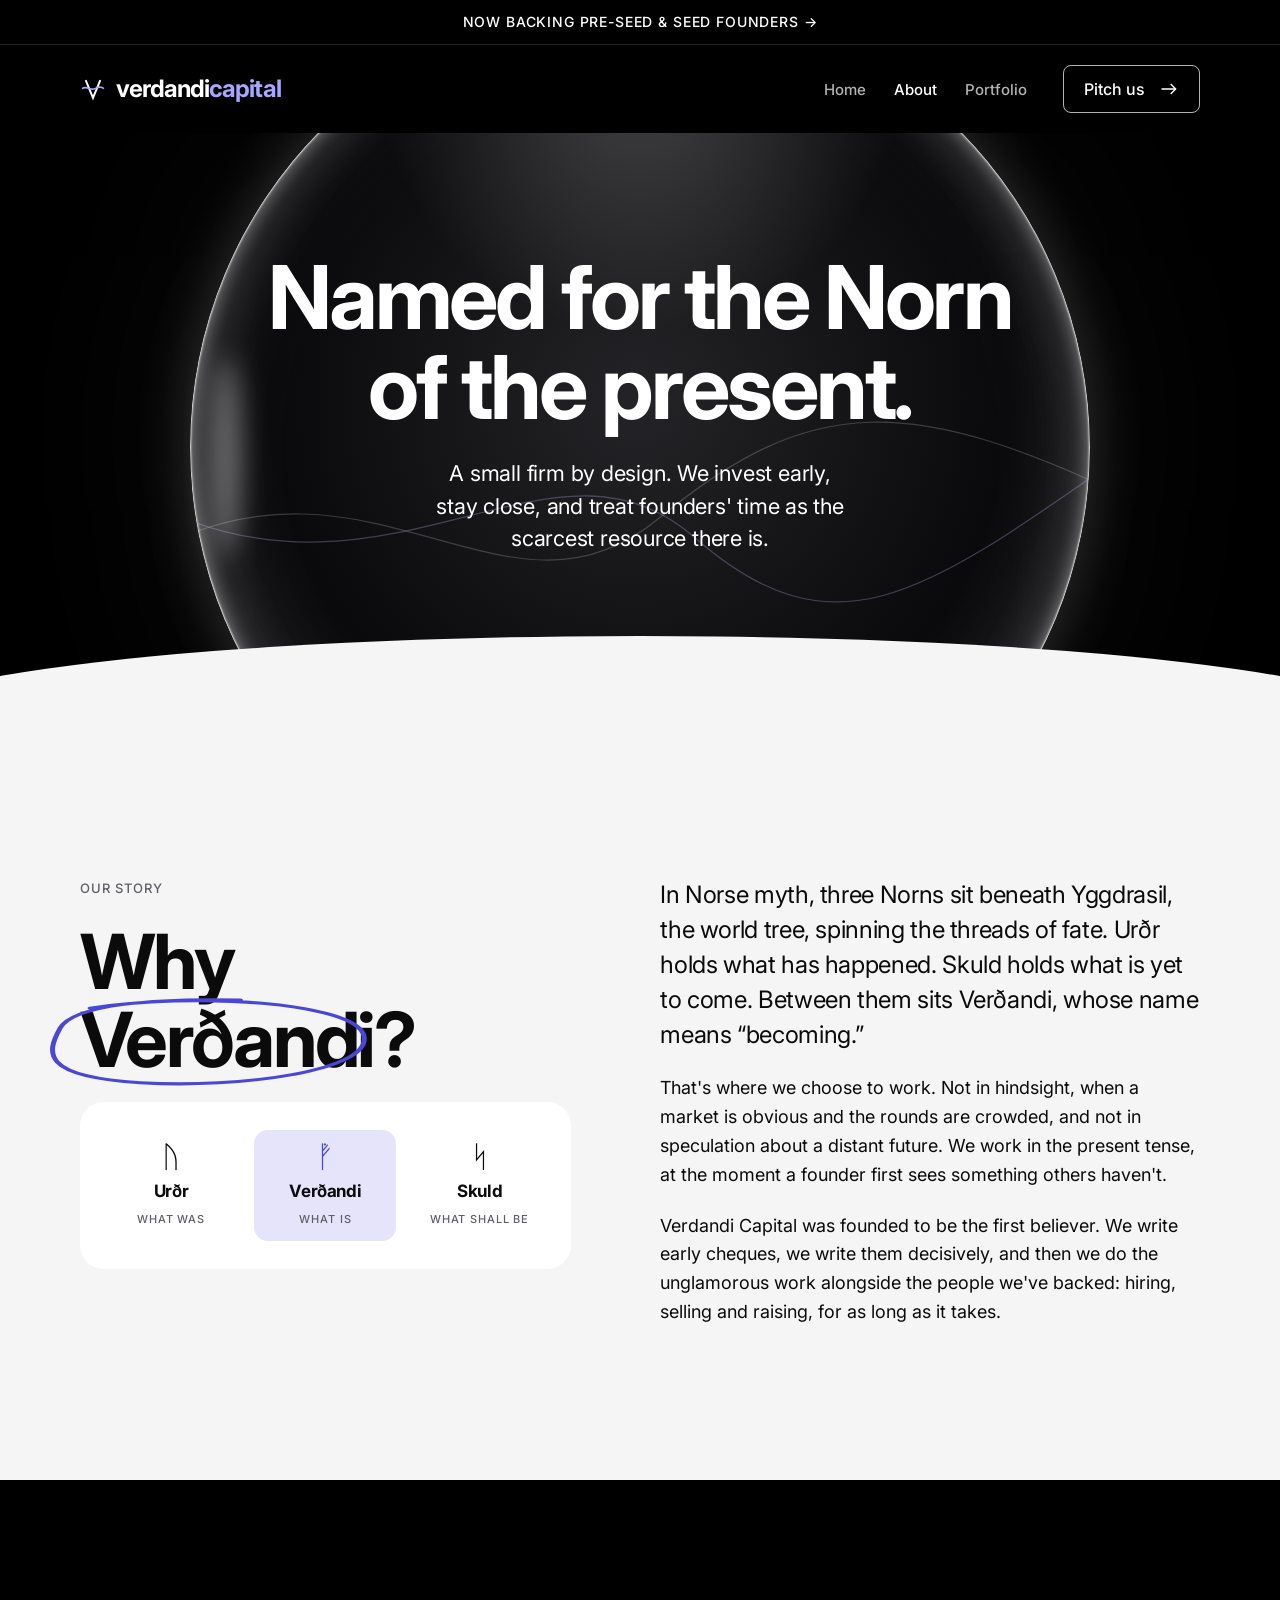
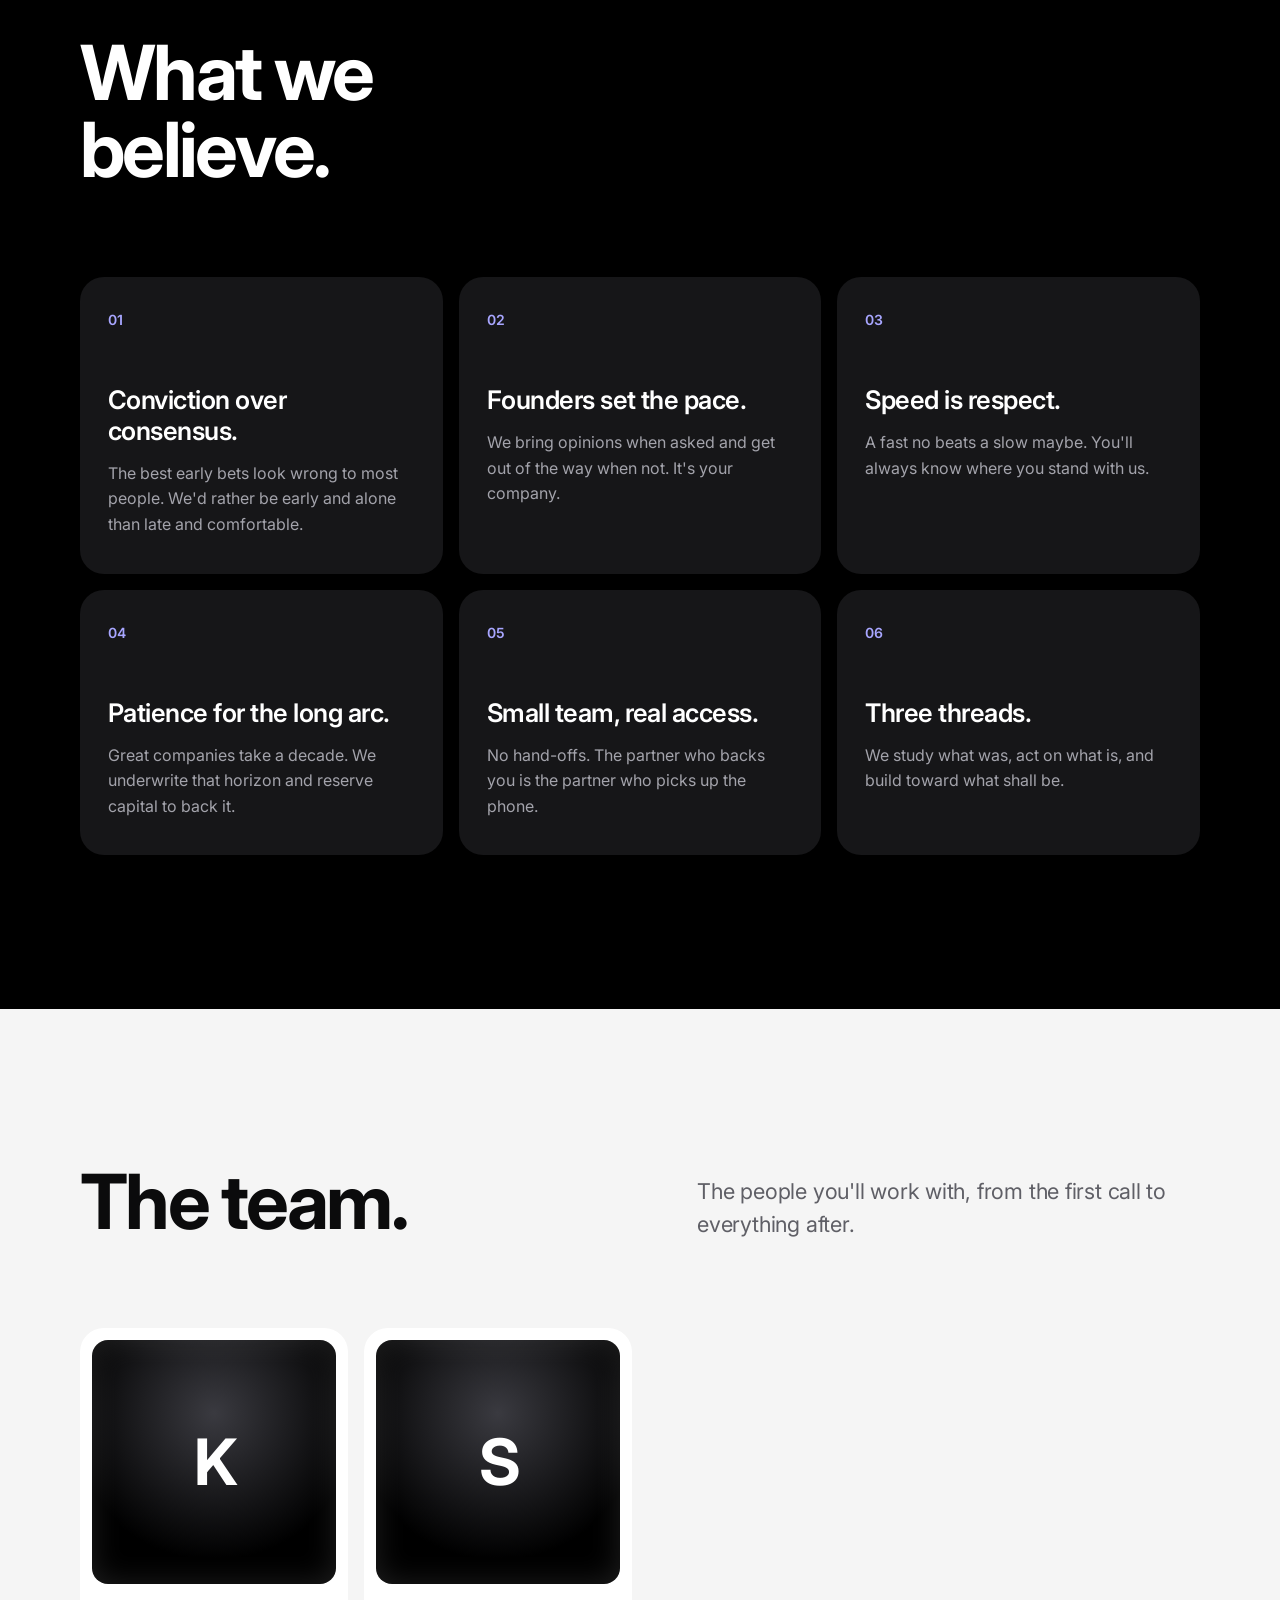
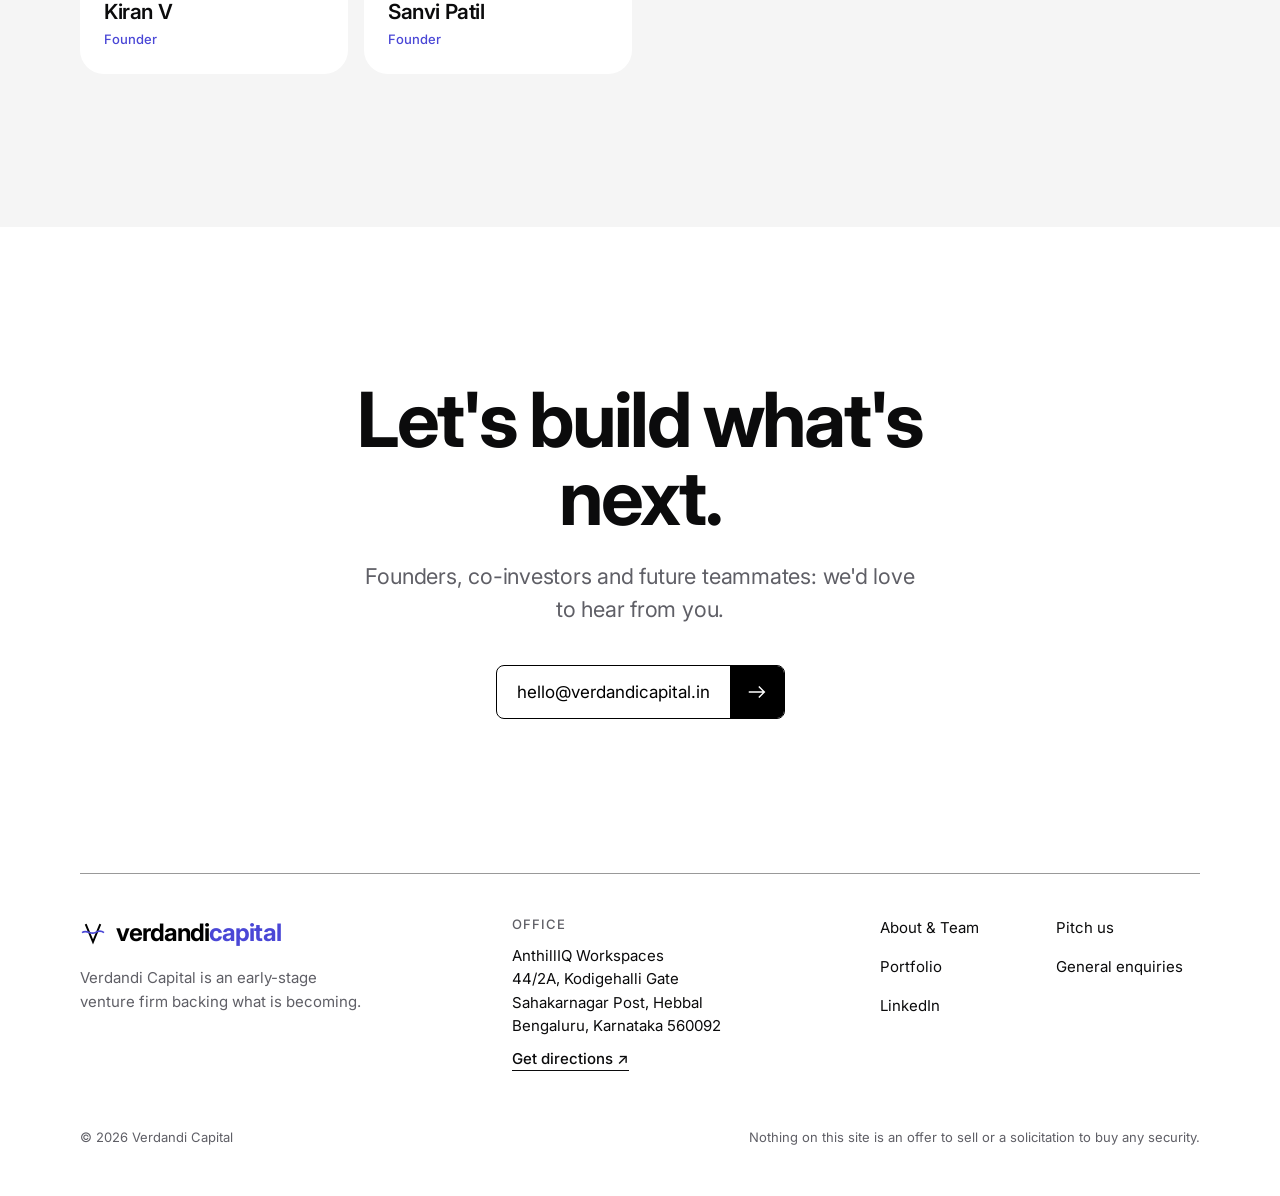
==== commit db07204e: "Update team: add Sanvi Patil, remove Sangam and Renuka Team now lists Kiran V and Sanvi Patil, both " ====
--- a/about.html
+++ b/about.html
@@ -99,8 +99,7 @@
         <!-- More team members to be added later. -->
         <div class="team-grid">
           <article class="person reveal"><div class="portrait"><span>K</span></div><div><h3>Kiran V</h3><div class="role">Founder</div></div></article>
-          <article class="person reveal" data-delay="1"><div class="portrait"><span>S</span></div><div><h3>Sangam L R</h3><div class="role">Co-Founder</div></div></article>
-          <article class="person reveal" data-delay="2"><div class="portrait"><span>R</span></div><div><h3>Renuka Prasad</h3><div class="role">Co-Founder</div></div></article>
+          <article class="person reveal" data-delay="1"><div class="portrait"><span>S</span></div><div><h3>Sanvi Patil</h3><div class="role">Founder</div></div></article>
         </div>
       </div>
     </section>
